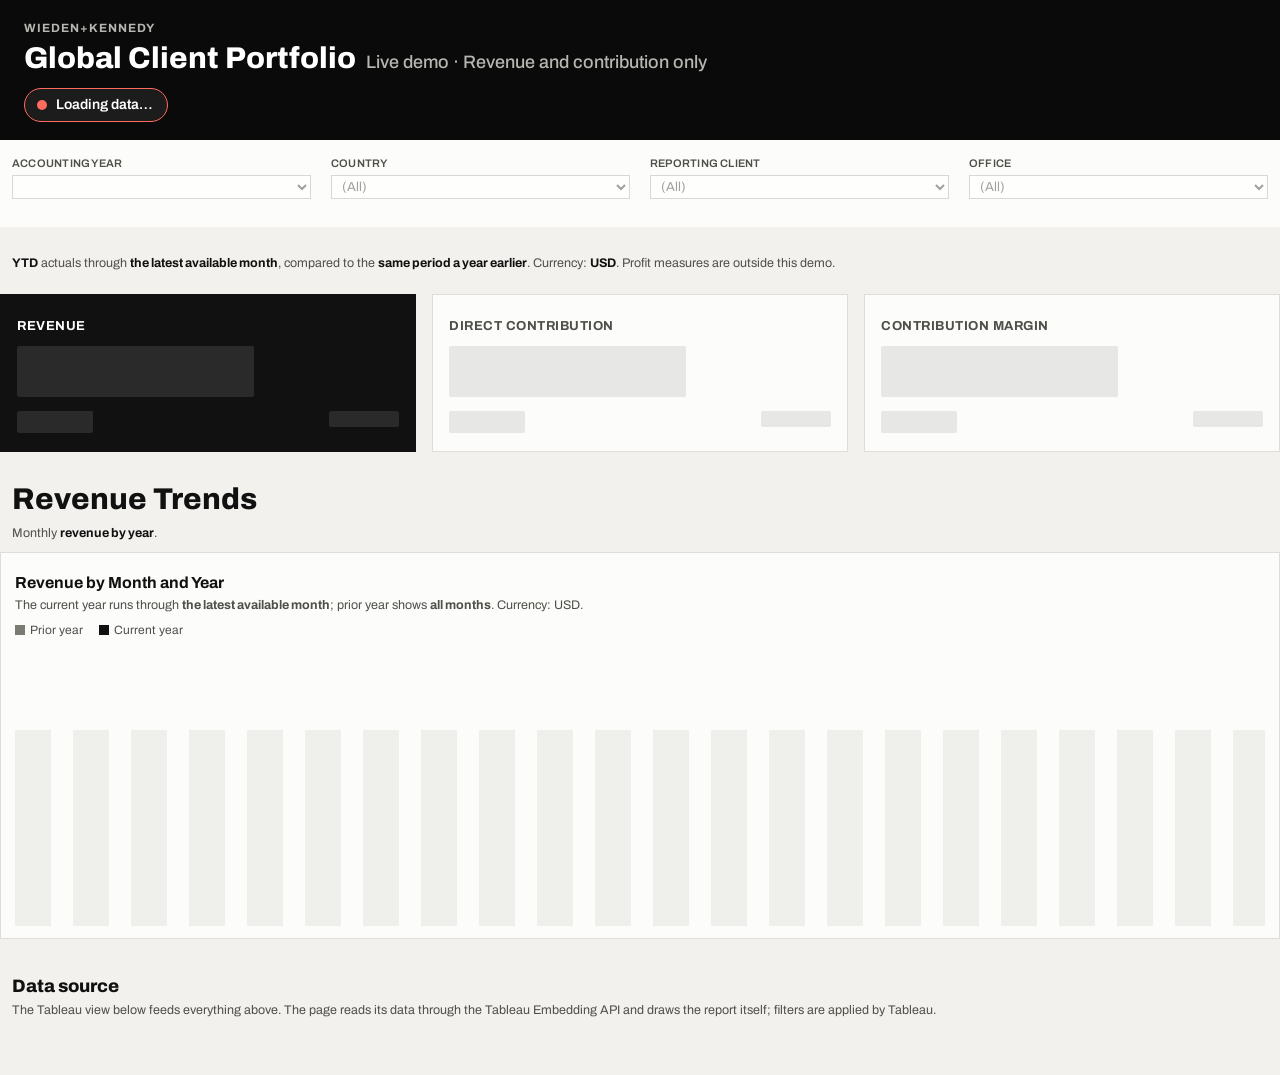
==== global-client-portfolio-live.html @ d251ccdb "Add files via upload" ====
<!DOCTYPE html>
<html lang="en">
<head>
<meta charset="UTF-8">
<meta name="viewport" content="width=device-width, initial-scale=1.0">
<meta name="robots" content="noindex, nofollow">
<title>Global Client Portfolio Live</title>
<link rel="preconnect" href="https://fonts.googleapis.com">
<link href="https://fonts.googleapis.com/css2?family=Archivo:wght@400;500;600;700;800&display=swap" rel="stylesheet">
<script type="module" src="https://prod-useast-a.online.tableau.com/javascripts/api/tableau.embedding.3.latest.min.js"></script>
<style>
  :root {
    --bg: #F2F1ED; --panel: #FCFCFA; --card: #F4F4F2; --band: #F8F8F5;
    --ink: #111111; --ink2: #4F4F4A; --ink3: #7B7B74; --line: #DDDDDA; --line2: #C9C9C3;
    --good: #146B3A; --bad: #C0392B; --good-dark: #4ADE80; --bad-dark: #FF6B5F;
    --py: #7B7B74; --cy: #111111;
  }
  * { box-sizing: border-box; }
  body { margin: 0; background: var(--bg); color: var(--ink); font-family: "Archivo", system-ui, sans-serif; font-size: 14px; line-height: 1.45; }
  .shell { background: #0A0A0A; color: #fff; padding: 20px 24px 18px; }
  .shell .brand-label { font-size: 12px; font-weight: 700; letter-spacing: .08em; text-transform: uppercase; color: #B7B7B2; }
  .shell h1 { font-size: 30px; font-weight: 800; line-height: 1.15; margin: 4px 0 0; }
  .shell h1 span { font-size: 18px; font-weight: 500; color: #B7B7B2; margin-left: 10px; }
  .sync { display: inline-flex; align-items: center; gap: 9px; margin-top: 12px; padding: 6px 14px 6px 12px; border: 1px solid #3A3A3A; border-radius: 999px; background: #1C1C1C; font-weight: 600; font-size: 14px; color: #FFFFFF; cursor: default; }
  .sync .dot { width: 10px; height: 10px; border-radius: 50%; background: #A6A6A0; flex: none; }
  .sync.loading .dot, .sync.updating .dot { background: #FF6B5F; animation: pulse .8s ease-in-out infinite; }
  .sync.loading, .sync.updating { border-color: #FF6B5F; }
  .sync.ready .dot { background: #4ADE80; }
  .sync.error .dot { background: #FF6B5F; }
  .sync.error { color: #FF6B5F; }
  @keyframes pulse { 0%, 100% { opacity: 1; } 50% { opacity: .25; } }

  body.is-loading .kpi .v, body.is-loading .kpi .row span { color: transparent !important; background: #E7E8E6; border-radius: 2px; }
  body.is-loading .kpi .v { width: 62%; }
  body.is-loading .kpi.dark .v, body.is-loading .kpi.dark .row span { background: #2A2A2A; }
  body.is-loading .kpi .row span { min-width: 70px; min-height: 16px; display: inline-block; }
  body.is-updating .kpis, body.is-updating #chart { opacity: .45; transition: opacity .15s; }
  .chart-skel { display: none; height: 280px; margin-top: 6px; background: repeating-linear-gradient(90deg, #EFEFEB 0 36px, transparent 36px 58px) bottom / 100% 70% no-repeat; }
  body.is-loading .chart-skel { display: block; }
  body.is-loading #chart { display: none; }
  main { max-width: 1480px; margin: 0 auto; padding: 0 0 48px; }

  .filters { background: var(--panel); display: grid; grid-template-columns: repeat(4, 1fr); gap: 20px; padding: 16px 12px 28px; }
  .filters label { display: block; font-size: 11px; font-weight: 600; text-transform: uppercase; color: var(--ink2); margin-bottom: 3px; letter-spacing: .02em; }
  .filters select { width: 100%; font: inherit; font-size: 13px; padding: 3px 6px; border: 1px solid var(--ink); background: #fff; border-radius: 0; }
  .filters select:disabled { color: var(--ink3); border-color: var(--line2); }
  .filters select:focus-visible { outline: 2px solid var(--ink); outline-offset: 2px; }
  .caption { font-size: 12.5px; color: var(--ink2); padding: 14px 12px 10px; }
  .caption b { color: var(--ink); }
  .empty-state { margin: 0 0 12px; padding: 16px; background: var(--panel); border: 1px solid var(--line); color: var(--ink2); }

  .kpis { display: grid; grid-template-columns: repeat(3, 1fr); gap: 16px; }
  .kpi { background: var(--panel); padding: 22px 16px 16px; min-height: 158px; border: 1px solid var(--line); }
  .kpi .k { font-size: 13px; font-weight: 700; letter-spacing: .04em; text-transform: uppercase; color: var(--ink2); }
  .kpi .v { font-size: 46px; font-weight: 800; line-height: 1.1; margin: 10px 0 14px; letter-spacing: -.01em; }
  .kpi .row { display: flex; justify-content: space-between; align-items: baseline; font-size: 15px; font-weight: 700; }
  .kpi .py small { font-size: 12px; font-weight: 500; margin-right: 6px; color: var(--ink2); }
  .kpi.dark { background: var(--ink); color: #fff; border-color: var(--ink); }
  .kpi.dark .k { color: #fff; }
  .kpi.dark .py small { color: #B7B7B2; }
  .delta.pos { color: var(--good); } .delta.neg { color: var(--bad); }
  .kpi.dark .delta.pos { color: var(--good-dark); } .kpi.dark .delta.neg { color: var(--bad-dark); }
  .delta.na { color: var(--ink3); }

  h2 { font-size: 30px; font-weight: 800; margin: 26px 12px 2px; }
  .h2sub { font-size: 12.5px; color: var(--ink2); margin: 0 12px 10px; }
  .h2sub b { color: var(--ink); }
  .panel { background: var(--panel); border: 1px solid var(--line); padding: 18px 14px 12px; }
  .panel h3 { font-size: 16px; margin: 0; font-weight: 700; }
  .panel .sub { font-size: 12.5px; color: var(--ink2); margin: 2px 0 8px; }
  .legend { display: flex; gap: 16px; font-size: 12px; color: var(--ink2); margin-bottom: 4px; }
  .legend i { display: inline-block; width: 10px; height: 10px; margin-right: 5px; vertical-align: -1px; }
  #chart { width: 100%; height: auto; display: block; }

  .status { font-size: 12px; color: var(--ink3); margin: 14px 12px 0; }
  .status.err { color: var(--bad); font-weight: 600; }
  .source { margin-top: 34px; }
  .source .note { font-size: 12.5px; color: var(--ink2); margin: 0 12px 8px; }

  @media (max-width: 900px) {
    .filters { grid-template-columns: 1fr 1fr; }
    .kpis { grid-template-columns: 1fr; }
    .kpi .v { font-size: 38px; }
    h2 { font-size: 24px; }
  }
</style>
</head>
<body class="is-loading">
<div class="shell">
  <div class="brand-label">Wieden+Kennedy</div>
  <h1>Global Client Portfolio<span>Live demo · Revenue and contribution only</span></h1>
  <div class="sync loading" id="sync" role="status" aria-live="polite"><span class="dot"></span><span id="sync-text">Loading data…</span></div>
</div>
<main>
  <section class="filters">
    <div><label for="f-year">Accounting Year</label><select id="f-year" disabled></select></div>
    <div><label for="f-country">Country</label><select id="f-country" disabled><option>(All)</option></select></div>
    <div><label for="f-client">Reporting Client</label><select id="f-client" disabled><option>(All)</option></select></div>
    <div><label for="f-office">Office</label><select id="f-office" disabled><option>(All)</option></select></div>
  </section>

  <p class="caption"><b>YTD</b> actuals through <b id="period-label">the latest available month</b>, compared to the <b>same period a year earlier</b>. Currency: <b>USD</b>. Profit measures are outside this demo.</p>
  <p class="empty-state" id="empty-state" hidden>No data for this selection.</p>

  <section class="kpis">
    <div class="kpi dark" id="k-rev"><div class="k">Revenue</div><div class="v">—</div><div class="row"><span class="py"><small></small><span></span></span><span class="delta"></span></div></div>
    <div class="kpi" id="k-dc"><div class="k">Direct Contribution</div><div class="v">—</div><div class="row"><span class="py"><small></small><span></span></span><span class="delta"></span></div></div>
    <div class="kpi" id="k-cm"><div class="k">Contribution Margin</div><div class="v">—</div><div class="row"><span class="py"><small></small><span></span></span><span class="delta"></span></div></div>
  </section>

  <h2>Revenue Trends</h2>
  <p class="h2sub">Monthly <b>revenue by year</b>.</p>
  <div class="panel">
    <h3>Revenue by Month and Year</h3>
    <p class="sub">The current year runs through <b id="chart-cutoff">the latest available month</b>; prior year shows <b>all months</b>. Currency: USD.</p>
    <div class="legend"><span><i style="background:var(--py)"></i><span id="lg-py">Prior year</span></span><span><i style="background:var(--cy)"></i><span id="lg-cy">Current year</span></span></div>
    <div class="chart-skel"></div>
    <svg id="chart" viewBox="0 0 1200 330" role="img" aria-label="Revenue by month and year"></svg>
  </div>

  <p class="status err" id="status" hidden></p>

  <section class="source">
    <h2 style="font-size:18px">Data source</h2>
    <p class="note">The Tableau view below feeds everything above. The page reads its data through the Tableau Embedding API and draws the report itself; filters are applied by Tableau.</p>
    <tableau-viz id="viz"
      src="https://prod-useast-a.online.tableau.com/t/wk/views/TESTEmbeddingAPIData/Data_MonthlyPL"
      width="100%" height="420" toolbar="hidden" hide-tabs iframe-attr-loading="eager">
    </tableau-viz>
  </section>
</main>

<script type="module">
  const viz = document.getElementById("viz");
  const statusEl = document.getElementById("status");
  const yearSel = document.getElementById("f-year");
  const FILTERS = [
    { id: "f-client", match: /reportingclient/i },
    { id: "f-office", match: /parent\s*office/i },
    { id: "f-country", match: /country/i },
  ];
  const ALL = "__all__";
  const MONTHS = ["January","February","March","April","May","June","July","August","September","October","November","December"];
  const MONTH_WORDS = {
    january:1, jan:1, enero:1, ene:1, february:2, feb:2, febrero:2, march:3, mar:3, marzo:3,
    april:4, apr:4, abril:4, abr:4, may:5, mayo:5, june:6, jun:6, junio:6, july:7, jul:7, julio:7,
    august:8, aug:8, agosto:8, ago:8, september:9, sep:9, sept:9, septiembre:9, setiembre:9,
    october:10, oct:10, octubre:10, november:11, nov:11, noviembre:11, december:12, dec:12, diciembre:12, dic:12
  };

  let records = new Map();
  let reading = false, rerun = false, timer = null;

  const syncEl = document.getElementById("sync");
  const syncText = document.getElementById("sync-text");
  let loaded = false;
  let lastSync = "";

  function setState(state, text, detail) {
    syncEl.className = "sync " + state;
    syncText.textContent = text;
    syncEl.title = detail || "";
    if (state === "ready" || state === "error") document.body.classList.remove("is-loading");
    document.body.classList.toggle("is-updating", state === "updating");
    statusEl.hidden = state !== "error";
    statusEl.textContent = state === "error" ? detail || text : "";
  }
  function busyState() { return loaded ? ["updating", "Updating…"] : ["loading", "Loading data…"]; }
  function errText(e) { return e && e.message ? e.message : String(e); }
  function sheet() {
    const s = viz.workbook.activeSheet;
    return s.sheetType === "worksheet" ? s : (s.worksheets && s.worksheets[0]) || null;
  }

  // ---------- data shape ----------
  function toNum(v) {
    if (typeof v === "number") return v;
    if (typeof v === "string" && v.trim() !== "" && !isNaN(Number(v))) return Number(v);
    return null;
  }
  function monthOf(cell) {
    const n = toNum(cell.value);
    if (n !== null && Number.isInteger(n) && n >= 1 && n <= 12) return n;
    for (const s of [cell.value, cell.formattedValue]) {
      if (typeof s === "string") {
        const m = MONTH_WORDS[s.trim().toLowerCase().replace(/\./g, "")];
        if (m) return m;
      }
    }
    return null;
  }
  function kind(name) {
    const s = String(name || "");
    if (/gross\s*profit/i.test(s)) return "gp";
    if (/revenue/i.test(s)) return "rev";
    return null;
  }

  function parse(table) {
    const cols = table.columns, rows = table.data;
    if (!rows.length) return new Map();
    const names = cols.map(c => c.fieldName.trim());
    const mn = names.findIndex(n => /^(measure names|nombres de medidas)$/i.test(n));
    const mv = names.findIndex(n => /^(measure values|valores de medidas)$/i.test(n));
    let yi = -1, mi = -1;
    cols.forEach((c, i) => {
      if (yi >= 0 || i === mn || i === mv || !rows.length) return;
      if (rows.every(r => { const n = toNum(r[i].value); return n !== null && n >= 1900 && n <= 2100; })) yi = i;
    });
    cols.forEach((c, i) => {
      if (mi >= 0 || i === mn || i === mv || i === yi || !rows.length) return;
      if (rows.every(r => monthOf(r[i]) !== null)) mi = i;
    });
    if (yi < 0 || mi < 0) throw new Error("Unexpected data shape. Columns: " + names.join(" · "));

    const out = new Map();
    const rec = (y, m) => { const k = y * 100 + m; if (!out.has(k)) out.set(k, { y, m, rev: null, gp: null }); return out.get(k); };
    const add = (r, k, v) => { if (v !== null) r[k] = (r[k] || 0) + v; };

    if (mn >= 0 && mv >= 0) {
      rows.forEach(r => {
        const k = kind(r[mn].value) || kind(r[mn].formattedValue);
        if (k) add(rec(toNum(r[yi].value), monthOf(r[mi])), k, toNum(r[mv].value));
      });
    } else {
      const ms = cols.map((c, i) => ({ i, k: kind(c.fieldName) })).filter(x => x.k && x.i !== yi && x.i !== mi);
      if (!ms.length) throw new Error("No Revenue/GrossProfit columns found. Columns: " + names.join(" · "));
      rows.forEach(r => {
        const x = rec(toNum(r[yi].value), monthOf(r[mi]));
        ms.forEach(({ i, k }) => add(x, k, toNum(r[i].value)));
      });
    }
    return out;
  }

  // ---------- reading ----------
  function refresh() { clearTimeout(timer); timer = setTimeout(readNow, 120); }

  async function readNow() {
    if (reading) { rerun = true; return; }
    reading = true;
    setState(...busyState());
    let reader;
    try {
      const t0 = performance.now();
      reader = await sheet().getSummaryDataReaderAsync();
      const table = await reader.getAllPagesAsync();
      const ms = Math.round(performance.now() - t0);
      records = parse(table);
      fillYears();
      render();
      loaded = true;
      lastSync = new Date().toLocaleTimeString("en-US", { hour: "2-digit", minute: "2-digit" });
      setState("ready", "Ready · Read from Tableau at " + lastSync,
        table.data.length + " rows read in " + ms + " ms");
    } catch (e) {
      setState("error", "Error", "Could not read data from Tableau: " + errText(e));
    } finally {
      if (reader) { try { await reader.releaseAsync(); } catch (_) {} }
      reading = false;
      if (rerun) { rerun = false; refresh(); }
    }
  }

  // ---------- filters ----------
  function fillYears() {
    const years = [...new Set([...records.values()].filter(r => r.rev !== null).map(r => r.y))].sort((a, b) => b - a);
    const prev = yearSel.value;
    yearSel.replaceChildren();
    years.forEach(y => { const o = document.createElement("option"); o.value = y; o.textContent = y; yearSel.appendChild(o); });
    if (prev && years.includes(Number(prev))) yearSel.value = prev;
    yearSel.disabled = years.length === 0;
  }
  yearSel.addEventListener("change", render);

  async function initFilters() {
    let list = [];
    try { list = await sheet().getFiltersAsync(); } catch (_) {}
    for (const def of FILTERS) {
      const sel = document.getElementById(def.id);
      const f = list.find(x => def.match.test(x.fieldName) && x.filterType === "categorical");
      if (!f) { sel.title = "Filter not found on the Tableau sheet"; continue; }
      try {
        const domain = await f.getDomainAsync("relevant");
        const vals = domain.values
          .map(v => ({ value: v.value, label: v.formattedValue }))
          .filter(v => v.label !== null && v.label !== undefined && String(v.label).trim() !== "")
          .sort((a, b) => String(a.label).localeCompare(String(b.label)));
        sel.replaceChildren();
        const all = document.createElement("option"); all.value = ALL; all.textContent = "(All)"; sel.appendChild(all);
        vals.forEach(v => { const o = document.createElement("option"); o.value = String(v.value); o.textContent = v.label; sel.appendChild(o); });
        sel.dataset.field = f.fieldName;
        sel.disabled = false;
        sel.addEventListener("change", () => applyFilter(sel));
      } catch (e) {
        sel.title = "Could not load values: " + errText(e);
      }
    }
  }

  async function applyFilter(sel) {
    const selects = FILTERS.map(d => document.getElementById(d.id));
    selects.forEach(s => s.disabled = true);
    setState("updating", "Updating…");
    try {
      if (sel.value === ALL) await sheet().applyFilterAsync(sel.dataset.field, [], "all");
      else await sheet().applyFilterAsync(sel.dataset.field, [sel.value], "replace");
      refresh();
    } catch (e) {
      setState("error", "Error", "Could not apply the filter in Tableau: " + errText(e));
    } finally {
      selects.forEach(s => { if (s.dataset.field) s.disabled = false; });
    }
  }

  // ---------- KPIs ----------
  function fmtMoney(v) {
    if (v === null || !isFinite(v)) return "—";
    const a = Math.abs(v), sign = v < 0 ? "-" : "";
    if (a >= 1e9) return sign + "$" + (a / 1e9).toFixed(1) + "B";
    if (a >= 1e6) return sign + "$" + (a / 1e6).toFixed(1) + "M";
    if (a >= 1e3) return sign + "$" + (a / 1e3).toFixed(1) + "K";
    return sign + "$" + a.toFixed(0);
  }
  function fmtPct(v) { return v === null || !isFinite(v) ? "—" : (v * 100).toFixed(1) + "%"; }

  function sums(year, cutoff) {
    let rev = 0, gp = 0, any = false;
    for (const r of records.values()) {
      if (r.y === year && r.m <= cutoff) { rev += r.rev || 0; gp += r.gp || 0; any = any || r.rev !== null; }
    }
    return any ? { rev, gp, cm: rev ? gp / rev : null } : null;
  }

  function setKpi(id, value, pyYear, pyValue, delta, deltaText) {
    const el = document.getElementById(id);
    el.querySelector(".v").textContent = value;
    el.querySelector(".py small").textContent = pyYear;
    el.querySelector(".py span").textContent = pyValue;
    const d = el.querySelector(".delta");
    d.textContent = deltaText;
    d.className = "delta " + (delta === null ? "na" : delta >= 0 ? "pos" : "neg");
  }
  function pctDelta(cy, py) { return py ? (cy - py) / Math.abs(py) : null; }
  function signed(v, digits, suffix) { return (v >= 0 ? "+" : "") + v.toFixed(digits) + suffix; }

  function render() {
    const cyYear = Number(yearSel.value);
    document.getElementById("empty-state").hidden = !!cyYear;
    if (!cyYear) {
      for (const id of ["k-rev", "k-dc", "k-cm"]) setKpi(id, "—", "", "", null, "n/a");
      document.getElementById("period-label").textContent = "the latest available month";
      document.getElementById("chart-cutoff").textContent = "the latest available month";
      document.getElementById("chart").replaceChildren();
      return;
    }
    const cyMonths = [...records.values()].filter(r => r.y === cyYear && r.rev !== null).map(r => r.m);
    const cutoff = cyMonths.length ? Math.max(...cyMonths) : 12;
    const cutoffLabel = cyMonths.length ? MONTHS[cutoff - 1] + " " + cyYear : "the latest available month";
    document.getElementById("period-label").textContent = cutoffLabel;
    document.getElementById("chart-cutoff").textContent = cutoffLabel;
    const pyYear = cyYear - 1;
    const cy = sums(cyYear, cutoff), py = sums(pyYear, cutoff);

    const dRev = cy && py ? pctDelta(cy.rev, py.rev) : null;
    const dGp = cy && py ? pctDelta(cy.gp, py.gp) : null;
    const dCm = cy && py && cy.cm !== null && py.cm !== null ? (cy.cm - py.cm) * 10000 : null;

    setKpi("k-rev", fmtMoney(cy ? cy.rev : null), py ? pyYear : "", py ? fmtMoney(py.rev) : "", dRev, dRev === null ? "n/a" : signed(dRev * 100, 1, "%"));
    setKpi("k-dc", fmtMoney(cy ? cy.gp : null), py ? pyYear : "", py ? fmtMoney(py.gp) : "", dGp, dGp === null ? "n/a" : signed(dGp * 100, 1, "%"));
    setKpi("k-cm", fmtPct(cy ? cy.cm : null), py ? pyYear : "", py ? fmtPct(py.cm) : "", dCm, dCm === null ? "n/a" : signed(dCm, 0, " bps"));

    document.getElementById("lg-py").textContent = pyYear;
    document.getElementById("lg-cy").textContent = cyYear;
    drawChart(cyYear, pyYear, cutoff);
  }

  // ---------- chart ----------
  const NS = "http://www.w3.org/2000/svg";
  function el(tag, attrs, text) {
    const n = document.createElementNS(NS, tag);
    for (const k in attrs) n.setAttribute(k, attrs[k]);
    if (text !== undefined) n.textContent = text;
    return n;
  }
  function niceStep(max) {
    const raw = max / 4, p = Math.pow(10, Math.floor(Math.log10(raw))), f = raw / p;
    return (f <= 1 ? 1 : f <= 2 ? 2 : f <= 5 ? 5 : 10) * p;
  }

  function drawChart(cyYear, pyYear, cutoff) {
    const svg = document.getElementById("chart");
    svg.replaceChildren();
    const W = 1200, H = 330, L = 64, R = 8, T = 30, B = 12;
    const pw = W - L - R, ph = H - T - B, gw = pw / 12;
    const get = (y, m) => { const r = records.get(y * 100 + m); return r && r.rev !== null ? r.rev : null; };
    const vals = [];
    for (let m = 1; m <= 12; m++) { const a = get(pyYear, m), b = m <= cutoff ? get(cyYear, m) : null; if (a !== null) vals.push(a); if (b !== null) vals.push(b); }
    const max = Math.max(0, ...vals);
    const step = max > 0 ? niceStep(max) : 1;
    const top = max > 0 ? Math.ceil(max / step) * step : 1;
    const y = v => T + ph - (Math.max(0, v) / top) * ph;

    for (let t = 0; t <= top + 1e-9; t += step) {
      svg.appendChild(el("text", { x: L - 10, y: y(t) + 4, "text-anchor": "end", "font-size": 12, fill: "#7B7B74" }, fmtMoney(t)));
    }
    for (let m = 1; m <= 12; m++) {
      const gx = L + (m - 1) * gw;
      if (m > 1) svg.appendChild(el("line", { x1: gx, x2: gx, y1: T - 22, y2: T + ph, stroke: "#DDDDDA", "stroke-width": 1 }));
      svg.appendChild(el("text", { x: gx + gw / 2, y: T - 12, "text-anchor": "middle", "font-size": 13, "font-weight": 600, fill: "#111111" }, MONTHS[m - 1]));
      const bw = gw * 0.27;
      const bars = [[pyYear, get(pyYear, m), gx + gw * 0.17, "#7B7B74"], [cyYear, m <= cutoff ? get(cyYear, m) : null, gx + gw * 0.56, "#111111"]];
      for (const [yr, v, x, c] of bars) {
        if (v === null) continue;
        const r = el("rect", { x, y: y(v), width: bw, height: Math.max(0, T + ph - y(v)), fill: c });
        r.appendChild(el("title", {}, MONTHS[m - 1] + " " + yr + ": " + fmtMoney(v)));
        svg.appendChild(r);
      }
    }
    svg.appendChild(el("line", { x1: L, x2: W - R, y1: T + ph, y2: T + ph, stroke: "#C9C9C3", "stroke-width": 1 }));
  }

  // ---------- wiring ----------
  viz.addEventListener("firstinteractive", async () => {
    await initFilters();
    refresh();
  });
  viz.addEventListener("filterchanged", refresh);
  viz.addEventListener("vizloaderror", e => setState("error", "Error",
    "Could not load the Tableau view: " + (e.detail && e.detail.message ? e.detail.message : "no detail")));
</script>
</body>
</html>
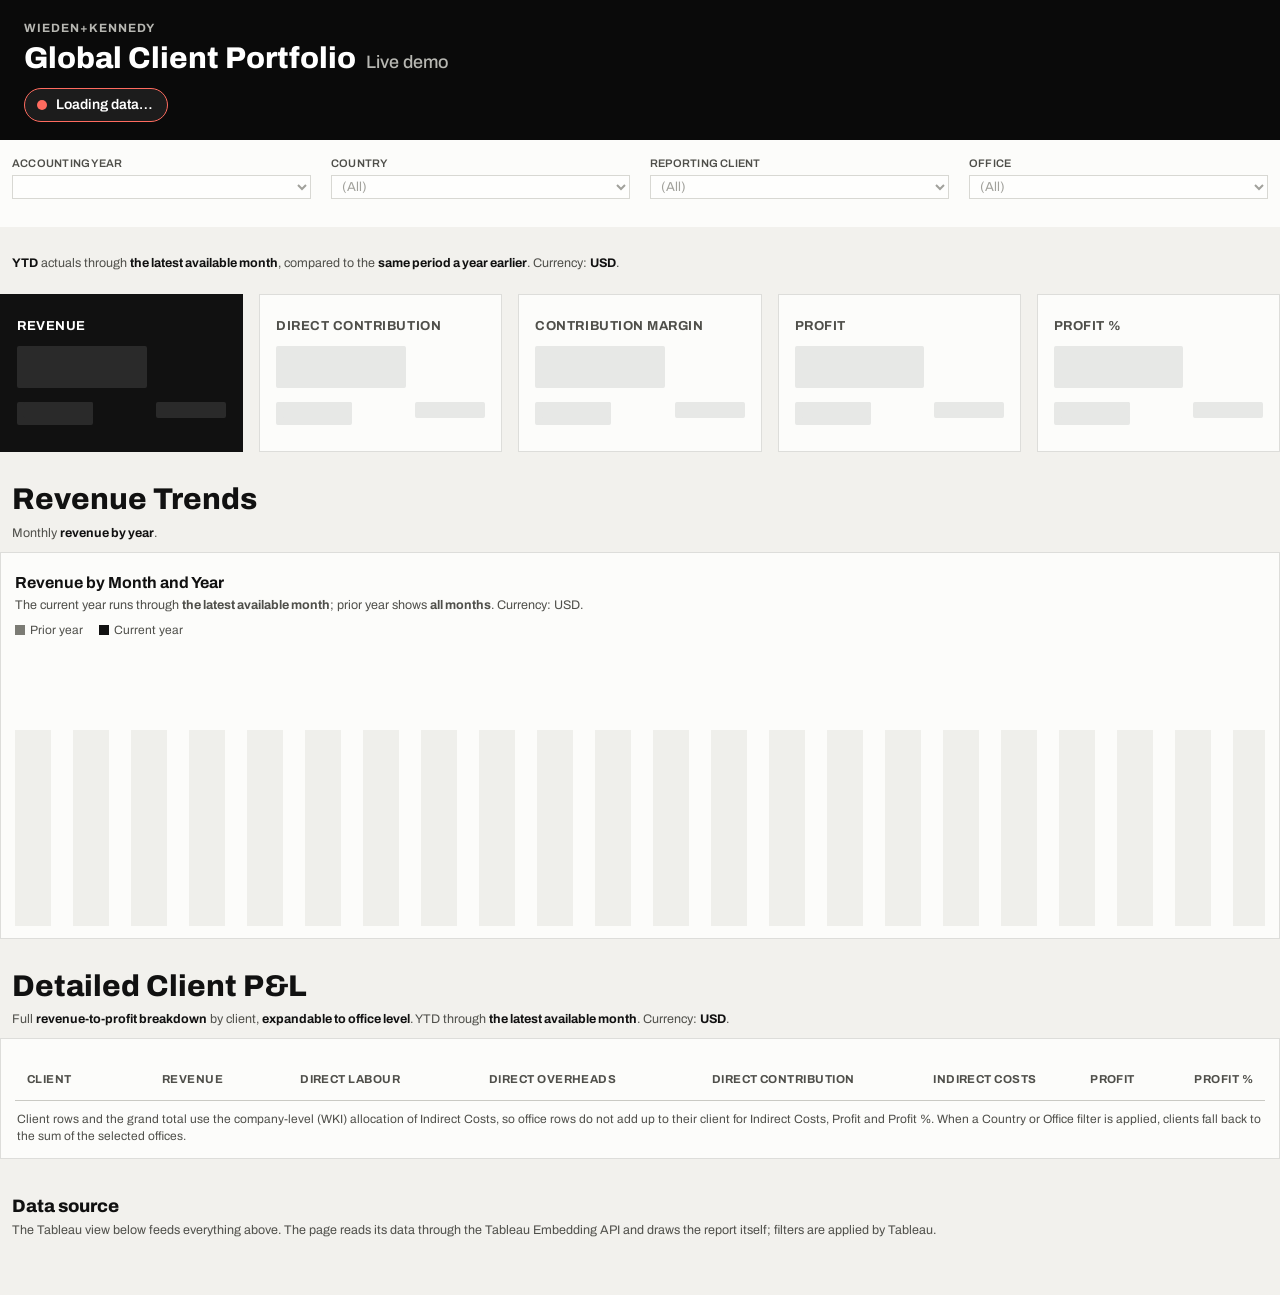
==== commit ce518dcd: "Add files via upload" ====
--- a/global-client-portfolio-live.html
+++ b/global-client-portfolio-live.html
@@ -23,8 +23,12 @@
   .shell h1 span { font-size: 18px; font-weight: 500; color: #B7B7B2; margin-left: 10px; }
   .sync { display: inline-flex; align-items: center; gap: 9px; margin-top: 12px; padding: 6px 14px 6px 12px; border: 1px solid #3A3A3A; border-radius: 999px; background: #1C1C1C; font-weight: 600; font-size: 14px; color: #FFFFFF; cursor: default; }
   .sync .dot { width: 10px; height: 10px; border-radius: 50%; background: #A6A6A0; flex: none; }
-  .sync.loading .dot, .sync.updating .dot { background: #FF6B5F; animation: pulse .8s ease-in-out infinite; }
-  .sync.loading, .sync.updating { border-color: #FF6B5F; }
+  .sync.loading .dot, .sync.updating .dot, .sync.signin .dot { background: #FF6B5F; animation: pulse .8s ease-in-out infinite; }
+  .sync.loading, .sync.updating, .sync.signin { border-color: #FF6B5F; }
+  .signin { display: flex; align-items: center; flex-wrap: wrap; gap: 12px 16px; margin-top: 12px; font-size: 14px; color: #E7E8E6; }
+  .signin[hidden] { display: none; }
+  .signin button { font: inherit; font-weight: 700; padding: 8px 16px; background: #FFFFFF; color: #111111; border: 0; border-radius: 3px; cursor: pointer; }
+  .signin button:focus-visible { outline: 2px solid #FFFFFF; outline-offset: 2px; }
   .sync.ready .dot { background: #4ADE80; }
   .sync.error .dot { background: #FF6B5F; }
   .sync.error { color: #FF6B5F; }
@@ -49,10 +53,10 @@
   .caption b { color: var(--ink); }
   .empty-state { margin: 0 0 12px; padding: 16px; background: var(--panel); border: 1px solid var(--line); color: var(--ink2); }
 
-  .kpis { display: grid; grid-template-columns: repeat(3, 1fr); gap: 16px; }
+  .kpis { display: grid; grid-template-columns: repeat(5, 1fr); gap: 16px; }
   .kpi { background: var(--panel); padding: 22px 16px 16px; min-height: 158px; border: 1px solid var(--line); }
   .kpi .k { font-size: 13px; font-weight: 700; letter-spacing: .04em; text-transform: uppercase; color: var(--ink2); }
-  .kpi .v { font-size: 46px; font-weight: 800; line-height: 1.1; margin: 10px 0 14px; letter-spacing: -.01em; }
+  .kpi .v { font-size: 38px; font-weight: 800; line-height: 1.1; margin: 10px 0 14px; letter-spacing: -.01em; }
   .kpi .row { display: flex; justify-content: space-between; align-items: baseline; font-size: 15px; font-weight: 700; }
   .kpi .py small { font-size: 12px; font-weight: 500; margin-right: 6px; color: var(--ink2); }
   .kpi.dark { background: var(--ink); color: #fff; border-color: var(--ink); }
@@ -71,6 +75,31 @@
   .legend { display: flex; gap: 16px; font-size: 12px; color: var(--ink2); margin-bottom: 4px; }
   .legend i { display: inline-block; width: 10px; height: 10px; margin-right: 5px; vertical-align: -1px; }
   #chart { width: 100%; height: auto; display: block; }
+  .chart-box { position: relative; }
+  #chart .bar { cursor: default; }
+  #chart .bar:hover { opacity: .8; }
+  .chart-tip { position: absolute; pointer-events: none; background: var(--ink); color: #fff; padding: 8px 12px; font-size: 12.5px; line-height: 1.4; white-space: nowrap; box-shadow: 0 2px 8px rgba(0,0,0,.18); z-index: 2; }
+  .chart-tip[hidden] { display: none; }
+  .chart-tip .t { font-weight: 700; }
+  .chart-tip .v { font-size: 14px; font-weight: 600; }
+  .chart-tip .d.pos { color: var(--good-dark); } .chart-tip .d.neg { color: var(--bad-dark); }
+
+  .pl-wrap { overflow-x: auto; }
+  .pl { width: 100%; border-collapse: collapse; font-size: 13px; font-variant-numeric: tabular-nums; }
+  .pl th { font-size: 11.5px; font-weight: 700; letter-spacing: .04em; text-transform: uppercase; color: var(--ink2); text-align: right; padding: 14px 12px 12px; border-bottom: 1px solid var(--line2); white-space: nowrap; }
+  .pl th:first-child, .pl td:first-child { text-align: left; }
+  .pl td { text-align: right; padding: 8px 12px; border-bottom: 1px solid var(--line); white-space: nowrap; }
+  .pl tr.total td { font-weight: 700; background: var(--band); border-bottom: 1px solid var(--line2); }
+  .pl tr.client td:first-child { font-weight: 600; }
+  .pl tr.office td { color: var(--ink2); background: #FAFAF7; font-size: 12.5px; }
+  .pl tr.office td:first-child { padding-left: 36px; }
+  .pl .tog { font: inherit; font-weight: 600; background: none; border: 0; padding: 0; cursor: pointer; color: var(--ink); text-align: left; }
+  .pl .tog::before { content: "▸"; display: inline-block; width: 16px; color: var(--ink3); transition: transform .15s; }
+  .pl .tog[aria-expanded="true"]::before { transform: rotate(90deg); }
+  .pl .tog:focus-visible { outline: 2px solid var(--ink); outline-offset: 2px; }
+  .pl .spacer { display: inline-block; width: 16px; }
+  body.is-updating .pl { opacity: .45; transition: opacity .15s; }
+  .pl-note { font-size: 12px; color: var(--ink2); margin: 10px 2px 0; }
 
   .status { font-size: 12px; color: var(--ink3); margin: 14px 12px 0; }
   .status.err { color: var(--bad); font-weight: 600; }
@@ -79,8 +108,8 @@
 
   @media (max-width: 900px) {
     .filters { grid-template-columns: 1fr 1fr; }
-    .kpis { grid-template-columns: 1fr; }
-    .kpi .v { font-size: 38px; }
+    .kpis { grid-template-columns: 1fr 1fr; }
+    .kpi .v { font-size: 34px; }
     h2 { font-size: 24px; }
   }
 </style>
@@ -88,8 +117,12 @@
 <body class="is-loading">
 <div class="shell">
   <div class="brand-label">Wieden+Kennedy</div>
-  <h1>Global Client Portfolio<span>Live demo · Revenue and contribution only</span></h1>
+  <h1>Global Client Portfolio<span>Live demo</span></h1>
   <div class="sync loading" id="sync" role="status" aria-live="polite"><span class="dot"></span><span id="sync-text">Loading data…</span></div>
+  <div class="signin" id="signin" hidden>
+    <span>Tableau needs you to sign in before the report can load. The sign-in box is in the Tableau view at the bottom of the page.</span>
+    <button type="button" id="signin-btn">Sign in below ↓</button>
+  </div>
 </div>
 <main>
   <section class="filters">
@@ -99,13 +132,15 @@
     <div><label for="f-office">Office</label><select id="f-office" disabled><option>(All)</option></select></div>
   </section>
 
-  <p class="caption"><b>YTD</b> actuals through <b id="period-label">the latest available month</b>, compared to the <b>same period a year earlier</b>. Currency: <b>USD</b>. Profit measures are outside this demo.</p>
+  <p class="caption"><b>YTD</b> actuals through <b id="period-label">the latest available month</b>, compared to the <b>same period a year earlier</b>. Currency: <b>USD</b>.</p>
   <p class="empty-state" id="empty-state" hidden>No data for this selection.</p>
 
   <section class="kpis">
     <div class="kpi dark" id="k-rev"><div class="k">Revenue</div><div class="v">—</div><div class="row"><span class="py"><small></small><span></span></span><span class="delta"></span></div></div>
     <div class="kpi" id="k-dc"><div class="k">Direct Contribution</div><div class="v">—</div><div class="row"><span class="py"><small></small><span></span></span><span class="delta"></span></div></div>
     <div class="kpi" id="k-cm"><div class="k">Contribution Margin</div><div class="v">—</div><div class="row"><span class="py"><small></small><span></span></span><span class="delta"></span></div></div>
+    <div class="kpi" id="k-pr"><div class="k">Profit</div><div class="v">—</div><div class="row"><span class="py"><small></small><span></span></span><span class="delta"></span></div></div>
+    <div class="kpi" id="k-pp"><div class="k">Profit %</div><div class="v">—</div><div class="row"><span class="py"><small></small><span></span></span><span class="delta"></span></div></div>
   </section>
 
   <h2>Revenue Trends</h2>
@@ -115,16 +150,31 @@
     <p class="sub">The current year runs through <b id="chart-cutoff">the latest available month</b>; prior year shows <b>all months</b>. Currency: USD.</p>
     <div class="legend"><span><i style="background:var(--py)"></i><span id="lg-py">Prior year</span></span><span><i style="background:var(--cy)"></i><span id="lg-cy">Current year</span></span></div>
     <div class="chart-skel"></div>
-    <svg id="chart" viewBox="0 0 1200 330" role="img" aria-label="Revenue by month and year"></svg>
+    <div class="chart-box">
+      <svg id="chart" viewBox="0 0 1200 330" role="img" aria-label="Revenue by month and year"></svg>
+      <div class="chart-tip" id="chart-tip" hidden></div>
+    </div>
   </div>
 
+  <h2>Detailed Client P&amp;L</h2>
+  <p class="h2sub">Full <b>revenue-to-profit breakdown</b> by client, <b>expandable to office level</b>. YTD through <b id="pl-cutoff">the latest available month</b>. Currency: <b>USD</b>.</p>
+  <div class="panel">
+    <div class="pl-wrap">
+      <table class="pl" id="pl">
+        <thead><tr><th>Client</th><th>Revenue</th><th>Direct Labour</th><th>Direct Overheads</th><th>Direct Contribution</th><th>Indirect Costs</th><th>Profit</th><th>Profit %</th></tr></thead>
+        <tbody id="pl-body"></tbody>
+      </table>
+    </div>
+    <p class="pl-note">Client rows and the grand total use the company-level (WKI) allocation of Indirect Costs, so office rows do not add up to their client for Indirect Costs, Profit and Profit %. When a Country or Office filter is applied, clients fall back to the sum of the selected offices.</p>
+  </div>
+
   <p class="status err" id="status" hidden></p>
 
-  <section class="source">
+  <section class="source" id="source">
     <h2 style="font-size:18px">Data source</h2>
     <p class="note">The Tableau view below feeds everything above. The page reads its data through the Tableau Embedding API and draws the report itself; filters are applied by Tableau.</p>
     <tableau-viz id="viz"
-      src="https://prod-useast-a.online.tableau.com/t/wk/views/TESTEmbeddingAPIData/Data_MonthlyPL"
+      src="https://prod-useast-a.online.tableau.com/t/wk/views/TESTEmbeddingAPIData/SRC_CPD_ClientOfficeMonth"
       width="100%" height="420" toolbar="hidden" hide-tabs iframe-attr-loading="eager">
     </tableau-viz>
   </section>
@@ -149,6 +199,8 @@
   };
 
   let records = new Map();
+  let facts = [];
+  const expanded = new Set();
   let reading = false, rerun = false, timer = null;
 
   const syncEl = document.getElementById("sync");
@@ -191,14 +243,15 @@
   }
   function kind(name) {
     const s = String(name || "");
-    if (/gross\s*profit/i.test(s)) return "gp";
-    if (/revenue/i.test(s)) return "rev";
+    // SRC_CPD_ClientOfficeMonth carries each measure as _USD and _Local; the page is USD-only.
+    if (/^directcontribution_usd$/i.test(s.trim())) return "gp";
+    if (/^revenue_usd$/i.test(s.trim())) return "rev";
     return null;
   }
 
   function parse(table) {
     const cols = table.columns, rows = table.data;
-    if (!rows.length) return new Map();
+    if (!rows.length) { facts = []; return new Map(); }
     const names = cols.map(c => c.fieldName.trim());
     const mn = names.findIndex(n => /^(measure names|nombres de medidas)$/i.test(n));
     const mv = names.findIndex(n => /^(measure values|valores de medidas)$/i.test(n));
@@ -212,25 +265,60 @@
       if (rows.every(r => monthOf(r[i]) !== null)) mi = i;
     });
     if (yi < 0 || mi < 0) throw new Error("Unexpected data shape. Columns: " + names.join(" · "));
+    // The source also carries the WKI root row (Abstract = true); KPIs and chart sum leaf offices only.
+    const ai = names.findIndex(n => /^abstract$/i.test(n));
+    if (ai < 0) throw new Error("No Abstract column found. Columns: " + names.join(" · "));
+    const isLeaf = r => { const v = r[ai].value; return v === false || /^(false|falso)$/i.test(String(v)); };
 
     const out = new Map();
     const rec = (y, m) => { const k = y * 100 + m; if (!out.has(k)) out.set(k, { y, m, rev: null, gp: null }); return out.get(k); };
     const add = (r, k, v) => { if (v !== null) r[k] = (r[k] || 0) + v; };
 
     if (mn >= 0 && mv >= 0) {
-      rows.forEach(r => {
+      rows.filter(isLeaf).forEach(r => {
         const k = kind(r[mn].value) || kind(r[mn].formattedValue);
         if (k) add(rec(toNum(r[yi].value), monthOf(r[mi])), k, toNum(r[mv].value));
       });
     } else {
       const ms = cols.map((c, i) => ({ i, k: kind(c.fieldName) })).filter(x => x.k && x.i !== yi && x.i !== mi);
       if (!ms.length) throw new Error("No Revenue/GrossProfit columns found. Columns: " + names.join(" · "));
-      rows.forEach(r => {
+      rows.filter(isLeaf).forEach(r => {
         const x = rec(toNum(r[yi].value), monthOf(r[mi]));
         ms.forEach(({ i, k }) => add(x, k, toNum(r[i].value)));
       });
     }
+    facts = parseDetail(cols, rows, names, { mn, mv, yi, mi, ai, isLeaf });
     return out;
+  }
+
+  // Detail rows for the P&L table: one fact per year × month × client × office (WKI root flagged).
+  function plKind(name) {
+    const s = String(name || "").trim().toLowerCase();
+    return { revenue_usd: "rev", directlabour_usd: "dl", directoverheads_usd: "dov",
+             directcontribution_usd: "dc", indirectcosts_usd: "ind" }[s] || null;
+  }
+  function parseDetail(cols, rows, names, { mn, mv, yi, mi, ai, isLeaf }) {
+    const ci = names.findIndex(n => /^reportingclient/i.test(n));
+    const oi = names.findIndex(n => /^office\s*name$/i.test(n));
+    if (ci < 0 || oi < 0) throw new Error("No client/office columns found. Columns: " + names.join(" · "));
+    const map = new Map();
+    const fact = r => {
+      const y = toNum(r[yi].value), m = monthOf(r[mi]), client = r[ci].formattedValue, office = r[oi].formattedValue, wki = !isLeaf(r);
+      const k = [y, m, client, office, wki].join("|");
+      if (!map.has(k)) map.set(k, { y, m, client, office, wki, rev: 0, dl: 0, dov: 0, dc: 0, ind: 0 });
+      return map.get(k);
+    };
+    if (mn >= 0 && mv >= 0) {
+      rows.forEach(r => {
+        const k = plKind(r[mn].value) || plKind(r[mn].formattedValue);
+        const v = toNum(r[mv].value);
+        if (k && v !== null) fact(r)[k] += v;
+      });
+    } else {
+      const ms = cols.map((c, i) => ({ i, k: plKind(c.fieldName) })).filter(x => x.k);
+      rows.forEach(r => { const f = fact(r); ms.forEach(({ i, k }) => { const v = toNum(r[i].value); if (v !== null) f[k] += v; }); });
+    }
+    return [...map.values()];
   }
 
   // ---------- reading ----------
@@ -348,10 +436,12 @@
     const cyYear = Number(yearSel.value);
     document.getElementById("empty-state").hidden = !!cyYear;
     if (!cyYear) {
-      for (const id of ["k-rev", "k-dc", "k-cm"]) setKpi(id, "—", "", "", null, "n/a");
+      for (const id of ["k-rev", "k-dc", "k-cm", "k-pr", "k-pp"]) setKpi(id, "—", "", "", null, "n/a");
       document.getElementById("period-label").textContent = "the latest available month";
       document.getElementById("chart-cutoff").textContent = "the latest available month";
       document.getElementById("chart").replaceChildren();
+      document.getElementById("pl-body").replaceChildren();
+      document.getElementById("pl-cutoff").textContent = "the latest available month";
       return;
     }
     const cyMonths = [...records.values()].filter(r => r.y === cyYear && r.rev !== null).map(r => r.m);
@@ -370,9 +460,82 @@
     setKpi("k-dc", fmtMoney(cy ? cy.gp : null), py ? pyYear : "", py ? fmtMoney(py.gp) : "", dGp, dGp === null ? "n/a" : signed(dGp * 100, 1, "%"));
     setKpi("k-cm", fmtPct(cy ? cy.cm : null), py ? pyYear : "", py ? fmtPct(py.cm) : "", dCm, dCm === null ? "n/a" : signed(dCm, 0, " bps"));
 
+    // Profit / Profit %: same WKI-or-leaf rule as the table's Grand Total, so both always agree.
+    const prof = y => { const { list, total } = plClients(y, cutoff); if (!list.length) return null;
+      const p = total.dc - total.ind; return { p, pct: Math.abs(total.rev) < 1 ? null : p / total.rev }; };
+    const cp = prof(cyYear), pp = prof(pyYear);
+    const dP = cp && pp ? pctDelta(cp.p, pp.p) : null;
+    const dPp = cp && pp && cp.pct !== null && pp.pct !== null ? (cp.pct - pp.pct) * 10000 : null;
+    setKpi("k-pr", fmtMoney(cp ? cp.p : null), pp ? pyYear : "", pp ? fmtMoney(pp.p) : "", dP, dP === null ? "n/a" : signed(dP * 100, 1, "%"));
+    setKpi("k-pp", fmtPct(cp ? cp.pct : null), pp ? pyYear : "", pp ? fmtPct(pp.pct) : "", dPp, dPp === null ? "n/a" : signed(dPp, 0, " bps"));
+
     document.getElementById("lg-py").textContent = pyYear;
     document.getElementById("lg-cy").textContent = cyYear;
     drawChart(cyYear, pyYear, cutoff);
+    document.getElementById("pl-cutoff").textContent = cutoffLabel;
+    drawTable(cyYear, cutoff);
+  }
+
+  // ---------- detailed client P&L ----------
+  function fmtUsd(v) {
+    if (v === null || !isFinite(v)) return "—";
+    return (v < 0 ? "-$" : "$") + Math.round(Math.abs(v)).toLocaleString("en-US");
+  }
+  function plRow(label) { return { label, rev: 0, dl: 0, dov: 0, dc: 0, ind: 0 }; }
+  function addTo(t, f) { for (const k of ["rev", "dl", "dov", "dc", "ind"]) t[k] += f[k]; }
+
+  function plClients(year, cutoff) {
+    const clients = new Map();
+    for (const f of facts) {
+      if (f.y !== year || f.m > cutoff) continue;
+      if (!clients.has(f.client)) clients.set(f.client, { leaf: plRow(f.client), wki: null, offices: new Map() });
+      const c = clients.get(f.client);
+      if (f.wki) { c.wki = c.wki || plRow("WKI"); addTo(c.wki, f); continue; }
+      addTo(c.leaf, f);
+      if (!c.offices.has(f.office)) c.offices.set(f.office, plRow(f.office));
+      addTo(c.offices.get(f.office), f);
+    }
+    // Client row: additive measures from the offices; Indirect Costs from the WKI root when it is in scope.
+    const list = [...clients.values()].map(c => ({ ...c.leaf, ind: c.wki ? c.wki.ind : c.leaf.ind, offices: [...c.offices.values()] }))
+      .filter(c => c.offices.length)
+      .sort((a, b) => b.rev - a.rev);
+    const total = plRow("Grand Total");
+    list.forEach(c => addTo(total, c));
+    return { list, total };
+  }
+
+  function drawTable(year, cutoff) {
+    const { list, total } = plClients(year, cutoff);
+
+    const cells = r => {
+      const profit = r.dc - r.ind;
+      return [fmtUsd(r.rev), fmtUsd(r.dl), fmtUsd(r.dov), fmtUsd(r.dc), fmtUsd(r.ind), fmtUsd(profit),
+              Math.abs(r.rev) < 1 ? "—" : fmtPct(profit / r.rev)];
+    };
+    const tr = (cls, first, vals) => {
+      const row = document.createElement("tr"); row.className = cls;
+      const td = document.createElement("td");
+      if (typeof first === "string") td.textContent = first; else td.appendChild(first);
+      row.appendChild(td);
+      vals.forEach(v => { const c = document.createElement("td"); c.textContent = v; row.appendChild(c); });
+      return row;
+    };
+    const body = document.getElementById("pl-body");
+    const frag = document.createDocumentFragment();
+    if (list.length) frag.appendChild(tr("total", "Grand Total", cells(total)));
+    list.forEach(c => {
+      const open = expanded.has(c.label);
+      const btn = document.createElement("button");
+      btn.type = "button"; btn.className = "tog"; btn.textContent = c.label;
+      btn.setAttribute("aria-expanded", open);
+      btn.addEventListener("click", () => {
+        expanded.has(c.label) ? expanded.delete(c.label) : expanded.add(c.label);
+        drawTable(year, cutoff);
+      });
+      frag.appendChild(tr("client", btn, cells(c)));
+      if (open) c.offices.sort((a, b) => b.rev - a.rev).forEach(o => frag.appendChild(tr("office", o.label, cells(o))));
+    });
+    body.replaceChildren(frag);
   }
 
   // ---------- chart ----------
@@ -388,10 +551,27 @@
     return (f <= 1 ? 1 : f <= 2 ? 2 : f <= 5 ? 5 : 10) * p;
   }
 
+  const tip = document.getElementById("chart-tip");
+  function showTip(title, value, delta, d) {
+    tip.replaceChildren();
+    const t = document.createElement("div"); t.className = "t"; t.textContent = title;
+    const v = document.createElement("div"); v.className = "v"; v.textContent = "Revenue " + value;
+    tip.append(t, v);
+    if (delta) { const x = document.createElement("div"); x.className = "d " + (d >= 0 ? "pos" : "neg"); x.textContent = delta; tip.appendChild(x); }
+    tip.hidden = false;
+  }
+  function moveTip(e) {
+    const box = tip.parentElement.getBoundingClientRect();
+    let x = e.clientX - box.left + 14, yy = e.clientY - box.top - 12;
+    if (x + tip.offsetWidth > box.width - 8) x = e.clientX - box.left - tip.offsetWidth - 14;
+    tip.style.left = x + "px"; tip.style.top = Math.max(0, yy - tip.offsetHeight) + "px";
+  }
+  function hideTip() { tip.hidden = true; }
+
   function drawChart(cyYear, pyYear, cutoff) {
     const svg = document.getElementById("chart");
     svg.replaceChildren();
-    const W = 1200, H = 330, L = 64, R = 8, T = 30, B = 12;
+    const W = 1200, H = 330, L = 64, R = 8, T = 14, B = 30;
     const pw = W - L - R, ph = H - T - B, gw = pw / 12;
     const get = (y, m) => { const r = records.get(y * 100 + m); return r && r.rev !== null ? r.rev : null; };
     const vals = [];
@@ -406,14 +586,19 @@
     }
     for (let m = 1; m <= 12; m++) {
       const gx = L + (m - 1) * gw;
-      if (m > 1) svg.appendChild(el("line", { x1: gx, x2: gx, y1: T - 22, y2: T + ph, stroke: "#DDDDDA", "stroke-width": 1 }));
-      svg.appendChild(el("text", { x: gx + gw / 2, y: T - 12, "text-anchor": "middle", "font-size": 13, "font-weight": 600, fill: "#111111" }, MONTHS[m - 1]));
+      if (m > 1) svg.appendChild(el("line", { x1: gx, x2: gx, y1: T, y2: T + ph, stroke: "#DDDDDA", "stroke-width": 1 }));
+      svg.appendChild(el("text", { x: gx + gw / 2, y: T + ph + 22, "text-anchor": "middle", "font-size": 13, "font-weight": 600, fill: "#111111" }, MONTHS[m - 1]));
       const bw = gw * 0.27;
-      const bars = [[pyYear, get(pyYear, m), gx + gw * 0.17, "#7B7B74"], [cyYear, m <= cutoff ? get(cyYear, m) : null, gx + gw * 0.56, "#111111"]];
-      for (const [yr, v, x, c] of bars) {
+      const pyV = get(pyYear, m), cyV = m <= cutoff ? get(cyYear, m) : null;
+      const bars = [[pyYear, pyV, gx + gw * 0.17, "#7B7B74", null], [cyYear, cyV, gx + gw * 0.56, "#111111", pyV]];
+      for (const [yr, v, x, c, cmp] of bars) {
         if (v === null) continue;
-        const r = el("rect", { x, y: y(v), width: bw, height: Math.max(0, T + ph - y(v)), fill: c });
-        r.appendChild(el("title", {}, MONTHS[m - 1] + " " + yr + ": " + fmtMoney(v)));
+        const r = el("rect", { x, y: y(v), width: bw, height: Math.max(0, T + ph - y(v)), fill: c, class: "bar" });
+        const d = cmp !== null ? pctDelta(v, cmp) : null;
+        r.addEventListener("mouseenter", () => showTip(MONTHS[m - 1] + " " + yr, fmtMoney(v),
+          d === null ? "" : "vs " + pyYear + ": " + signed(d * 100, 1, "%"), d));
+        r.addEventListener("mousemove", moveTip);
+        r.addEventListener("mouseleave", hideTip);
         svg.appendChild(r);
       }
     }
@@ -421,7 +606,22 @@
   }
 
   // ---------- wiring ----------
+  const signinEl = document.getElementById("signin");
+  let interactive = false;
+  // Tableau shows its sign-in inside the embed; if it hasn't loaded after 5 s, point the viewer to it.
+  const signinTimer = setTimeout(() => {
+    if (interactive) return;
+    setState("signin", "Sign in to Tableau to load data");
+    signinEl.hidden = false;
+  }, 5000);
+  document.getElementById("signin-btn").addEventListener("click", () =>
+    document.getElementById("source").scrollIntoView({ behavior: "smooth", block: "start" }));
+
   viz.addEventListener("firstinteractive", async () => {
+    interactive = true;
+    clearTimeout(signinTimer);
+    signinEl.hidden = true;
+    if (!loaded) setState("loading", "Loading data…");
     await initFilters();
     refresh();
   });
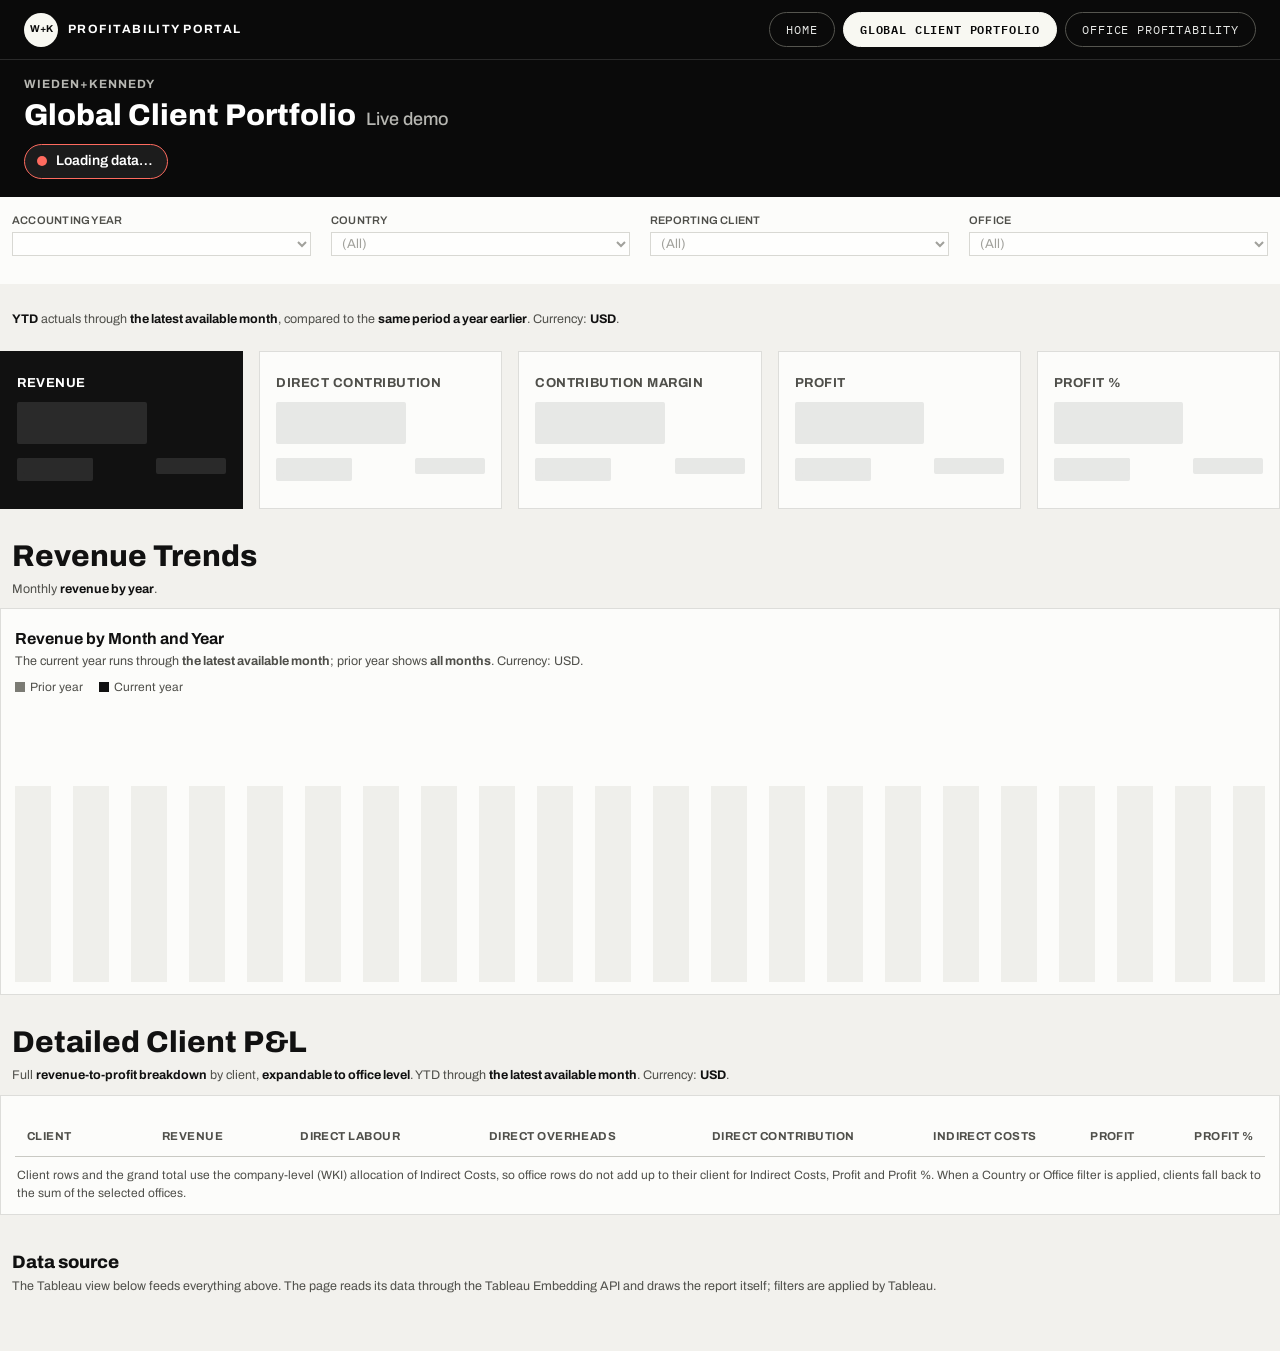
==== commit 84e6cbdf: "Add files via upload" ====
--- a/global-client-portfolio-live.html
+++ b/global-client-portfolio-live.html
@@ -1,633 +1,651 @@
-<!DOCTYPE html>
-<html lang="en">
-<head>
-<meta charset="UTF-8">
-<meta name="viewport" content="width=device-width, initial-scale=1.0">
-<meta name="robots" content="noindex, nofollow">
-<title>Global Client Portfolio Live</title>
-<link rel="preconnect" href="https://fonts.googleapis.com">
-<link href="https://fonts.googleapis.com/css2?family=Archivo:wght@400;500;600;700;800&display=swap" rel="stylesheet">
-<script type="module" src="https://prod-useast-a.online.tableau.com/javascripts/api/tableau.embedding.3.latest.min.js"></script>
-<style>
-  :root {
-    --bg: #F2F1ED; --panel: #FCFCFA; --card: #F4F4F2; --band: #F8F8F5;
-    --ink: #111111; --ink2: #4F4F4A; --ink3: #7B7B74; --line: #DDDDDA; --line2: #C9C9C3;
-    --good: #146B3A; --bad: #C0392B; --good-dark: #4ADE80; --bad-dark: #FF6B5F;
-    --py: #7B7B74; --cy: #111111;
-  }
-  * { box-sizing: border-box; }
-  body { margin: 0; background: var(--bg); color: var(--ink); font-family: "Archivo", system-ui, sans-serif; font-size: 14px; line-height: 1.45; }
-  .shell { background: #0A0A0A; color: #fff; padding: 20px 24px 18px; }
-  .shell .brand-label { font-size: 12px; font-weight: 700; letter-spacing: .08em; text-transform: uppercase; color: #B7B7B2; }
-  .shell h1 { font-size: 30px; font-weight: 800; line-height: 1.15; margin: 4px 0 0; }
-  .shell h1 span { font-size: 18px; font-weight: 500; color: #B7B7B2; margin-left: 10px; }
-  .sync { display: inline-flex; align-items: center; gap: 9px; margin-top: 12px; padding: 6px 14px 6px 12px; border: 1px solid #3A3A3A; border-radius: 999px; background: #1C1C1C; font-weight: 600; font-size: 14px; color: #FFFFFF; cursor: default; }
-  .sync .dot { width: 10px; height: 10px; border-radius: 50%; background: #A6A6A0; flex: none; }
-  .sync.loading .dot, .sync.updating .dot, .sync.signin .dot { background: #FF6B5F; animation: pulse .8s ease-in-out infinite; }
-  .sync.loading, .sync.updating, .sync.signin { border-color: #FF6B5F; }
-  .signin { display: flex; align-items: center; flex-wrap: wrap; gap: 12px 16px; margin-top: 12px; font-size: 14px; color: #E7E8E6; }
-  .signin[hidden] { display: none; }
-  .signin button { font: inherit; font-weight: 700; padding: 8px 16px; background: #FFFFFF; color: #111111; border: 0; border-radius: 3px; cursor: pointer; }
-  .signin button:focus-visible { outline: 2px solid #FFFFFF; outline-offset: 2px; }
-  .sync.ready .dot { background: #4ADE80; }
-  .sync.error .dot { background: #FF6B5F; }
-  .sync.error { color: #FF6B5F; }
-  @keyframes pulse { 0%, 100% { opacity: 1; } 50% { opacity: .25; } }
-
-  body.is-loading .kpi .v, body.is-loading .kpi .row span { color: transparent !important; background: #E7E8E6; border-radius: 2px; }
-  body.is-loading .kpi .v { width: 62%; }
-  body.is-loading .kpi.dark .v, body.is-loading .kpi.dark .row span { background: #2A2A2A; }
-  body.is-loading .kpi .row span { min-width: 70px; min-height: 16px; display: inline-block; }
-  body.is-updating .kpis, body.is-updating #chart { opacity: .45; transition: opacity .15s; }
-  .chart-skel { display: none; height: 280px; margin-top: 6px; background: repeating-linear-gradient(90deg, #EFEFEB 0 36px, transparent 36px 58px) bottom / 100% 70% no-repeat; }
-  body.is-loading .chart-skel { display: block; }
-  body.is-loading #chart { display: none; }
-  main { max-width: 1480px; margin: 0 auto; padding: 0 0 48px; }
-
-  .filters { background: var(--panel); display: grid; grid-template-columns: repeat(4, 1fr); gap: 20px; padding: 16px 12px 28px; }
-  .filters label { display: block; font-size: 11px; font-weight: 600; text-transform: uppercase; color: var(--ink2); margin-bottom: 3px; letter-spacing: .02em; }
-  .filters select { width: 100%; font: inherit; font-size: 13px; padding: 3px 6px; border: 1px solid var(--ink); background: #fff; border-radius: 0; }
-  .filters select:disabled { color: var(--ink3); border-color: var(--line2); }
-  .filters select:focus-visible { outline: 2px solid var(--ink); outline-offset: 2px; }
-  .caption { font-size: 12.5px; color: var(--ink2); padding: 14px 12px 10px; }
-  .caption b { color: var(--ink); }
-  .empty-state { margin: 0 0 12px; padding: 16px; background: var(--panel); border: 1px solid var(--line); color: var(--ink2); }
-
-  .kpis { display: grid; grid-template-columns: repeat(5, 1fr); gap: 16px; }
-  .kpi { background: var(--panel); padding: 22px 16px 16px; min-height: 158px; border: 1px solid var(--line); }
-  .kpi .k { font-size: 13px; font-weight: 700; letter-spacing: .04em; text-transform: uppercase; color: var(--ink2); }
-  .kpi .v { font-size: 38px; font-weight: 800; line-height: 1.1; margin: 10px 0 14px; letter-spacing: -.01em; }
-  .kpi .row { display: flex; justify-content: space-between; align-items: baseline; font-size: 15px; font-weight: 700; }
-  .kpi .py small { font-size: 12px; font-weight: 500; margin-right: 6px; color: var(--ink2); }
-  .kpi.dark { background: var(--ink); color: #fff; border-color: var(--ink); }
-  .kpi.dark .k { color: #fff; }
-  .kpi.dark .py small { color: #B7B7B2; }
-  .delta.pos { color: var(--good); } .delta.neg { color: var(--bad); }
-  .kpi.dark .delta.pos { color: var(--good-dark); } .kpi.dark .delta.neg { color: var(--bad-dark); }
-  .delta.na { color: var(--ink3); }
-
-  h2 { font-size: 30px; font-weight: 800; margin: 26px 12px 2px; }
-  .h2sub { font-size: 12.5px; color: var(--ink2); margin: 0 12px 10px; }
-  .h2sub b { color: var(--ink); }
-  .panel { background: var(--panel); border: 1px solid var(--line); padding: 18px 14px 12px; }
-  .panel h3 { font-size: 16px; margin: 0; font-weight: 700; }
-  .panel .sub { font-size: 12.5px; color: var(--ink2); margin: 2px 0 8px; }
-  .legend { display: flex; gap: 16px; font-size: 12px; color: var(--ink2); margin-bottom: 4px; }
-  .legend i { display: inline-block; width: 10px; height: 10px; margin-right: 5px; vertical-align: -1px; }
-  #chart { width: 100%; height: auto; display: block; }
-  .chart-box { position: relative; }
-  #chart .bar { cursor: default; }
-  #chart .bar:hover { opacity: .8; }
-  .chart-tip { position: absolute; pointer-events: none; background: var(--ink); color: #fff; padding: 8px 12px; font-size: 12.5px; line-height: 1.4; white-space: nowrap; box-shadow: 0 2px 8px rgba(0,0,0,.18); z-index: 2; }
-  .chart-tip[hidden] { display: none; }
-  .chart-tip .t { font-weight: 700; }
-  .chart-tip .v { font-size: 14px; font-weight: 600; }
-  .chart-tip .d.pos { color: var(--good-dark); } .chart-tip .d.neg { color: var(--bad-dark); }
-
-  .pl-wrap { overflow-x: auto; }
-  .pl { width: 100%; border-collapse: collapse; font-size: 13px; font-variant-numeric: tabular-nums; }
-  .pl th { font-size: 11.5px; font-weight: 700; letter-spacing: .04em; text-transform: uppercase; color: var(--ink2); text-align: right; padding: 14px 12px 12px; border-bottom: 1px solid var(--line2); white-space: nowrap; }
-  .pl th:first-child, .pl td:first-child { text-align: left; }
-  .pl td { text-align: right; padding: 8px 12px; border-bottom: 1px solid var(--line); white-space: nowrap; }
-  .pl tr.total td { font-weight: 700; background: var(--band); border-bottom: 1px solid var(--line2); }
-  .pl tr.client td:first-child { font-weight: 600; }
-  .pl tr.office td { color: var(--ink2); background: #FAFAF7; font-size: 12.5px; }
-  .pl tr.office td:first-child { padding-left: 36px; }
-  .pl .tog { font: inherit; font-weight: 600; background: none; border: 0; padding: 0; cursor: pointer; color: var(--ink); text-align: left; }
-  .pl .tog::before { content: "▸"; display: inline-block; width: 16px; color: var(--ink3); transition: transform .15s; }
-  .pl .tog[aria-expanded="true"]::before { transform: rotate(90deg); }
-  .pl .tog:focus-visible { outline: 2px solid var(--ink); outline-offset: 2px; }
-  .pl .spacer { display: inline-block; width: 16px; }
-  body.is-updating .pl { opacity: .45; transition: opacity .15s; }
-  .pl-note { font-size: 12px; color: var(--ink2); margin: 10px 2px 0; }
-
-  .status { font-size: 12px; color: var(--ink3); margin: 14px 12px 0; }
-  .status.err { color: var(--bad); font-weight: 600; }
-  .source { margin-top: 34px; }
-  .source .note { font-size: 12.5px; color: var(--ink2); margin: 0 12px 8px; }
-
-  @media (max-width: 900px) {
-    .filters { grid-template-columns: 1fr 1fr; }
-    .kpis { grid-template-columns: 1fr 1fr; }
-    .kpi .v { font-size: 34px; }
-    h2 { font-size: 24px; }
-  }
-</style>
-</head>
-<body class="is-loading">
-<div class="shell">
-  <div class="brand-label">Wieden+Kennedy</div>
-  <h1>Global Client Portfolio<span>Live demo</span></h1>
-  <div class="sync loading" id="sync" role="status" aria-live="polite"><span class="dot"></span><span id="sync-text">Loading data…</span></div>
-  <div class="signin" id="signin" hidden>
-    <span>Tableau needs you to sign in before the report can load. The sign-in box is in the Tableau view at the bottom of the page.</span>
-    <button type="button" id="signin-btn">Sign in below ↓</button>
-  </div>
-</div>
-<main>
-  <section class="filters">
-    <div><label for="f-year">Accounting Year</label><select id="f-year" disabled></select></div>
-    <div><label for="f-country">Country</label><select id="f-country" disabled><option>(All)</option></select></div>
-    <div><label for="f-client">Reporting Client</label><select id="f-client" disabled><option>(All)</option></select></div>
-    <div><label for="f-office">Office</label><select id="f-office" disabled><option>(All)</option></select></div>
-  </section>
-
-  <p class="caption"><b>YTD</b> actuals through <b id="period-label">the latest available month</b>, compared to the <b>same period a year earlier</b>. Currency: <b>USD</b>.</p>
-  <p class="empty-state" id="empty-state" hidden>No data for this selection.</p>
-
-  <section class="kpis">
-    <div class="kpi dark" id="k-rev"><div class="k">Revenue</div><div class="v">—</div><div class="row"><span class="py"><small></small><span></span></span><span class="delta"></span></div></div>
-    <div class="kpi" id="k-dc"><div class="k">Direct Contribution</div><div class="v">—</div><div class="row"><span class="py"><small></small><span></span></span><span class="delta"></span></div></div>
-    <div class="kpi" id="k-cm"><div class="k">Contribution Margin</div><div class="v">—</div><div class="row"><span class="py"><small></small><span></span></span><span class="delta"></span></div></div>
-    <div class="kpi" id="k-pr"><div class="k">Profit</div><div class="v">—</div><div class="row"><span class="py"><small></small><span></span></span><span class="delta"></span></div></div>
-    <div class="kpi" id="k-pp"><div class="k">Profit %</div><div class="v">—</div><div class="row"><span class="py"><small></small><span></span></span><span class="delta"></span></div></div>
-  </section>
-
-  <h2>Revenue Trends</h2>
-  <p class="h2sub">Monthly <b>revenue by year</b>.</p>
-  <div class="panel">
-    <h3>Revenue by Month and Year</h3>
-    <p class="sub">The current year runs through <b id="chart-cutoff">the latest available month</b>; prior year shows <b>all months</b>. Currency: USD.</p>
-    <div class="legend"><span><i style="background:var(--py)"></i><span id="lg-py">Prior year</span></span><span><i style="background:var(--cy)"></i><span id="lg-cy">Current year</span></span></div>
-    <div class="chart-skel"></div>
-    <div class="chart-box">
-      <svg id="chart" viewBox="0 0 1200 330" role="img" aria-label="Revenue by month and year"></svg>
-      <div class="chart-tip" id="chart-tip" hidden></div>
-    </div>
-  </div>
-
-  <h2>Detailed Client P&amp;L</h2>
-  <p class="h2sub">Full <b>revenue-to-profit breakdown</b> by client, <b>expandable to office level</b>. YTD through <b id="pl-cutoff">the latest available month</b>. Currency: <b>USD</b>.</p>
-  <div class="panel">
-    <div class="pl-wrap">
-      <table class="pl" id="pl">
-        <thead><tr><th>Client</th><th>Revenue</th><th>Direct Labour</th><th>Direct Overheads</th><th>Direct Contribution</th><th>Indirect Costs</th><th>Profit</th><th>Profit %</th></tr></thead>
-        <tbody id="pl-body"></tbody>
-      </table>
-    </div>
-    <p class="pl-note">Client rows and the grand total use the company-level (WKI) allocation of Indirect Costs, so office rows do not add up to their client for Indirect Costs, Profit and Profit %. When a Country or Office filter is applied, clients fall back to the sum of the selected offices.</p>
-  </div>
-
-  <p class="status err" id="status" hidden></p>
-
-  <section class="source" id="source">
-    <h2 style="font-size:18px">Data source</h2>
-    <p class="note">The Tableau view below feeds everything above. The page reads its data through the Tableau Embedding API and draws the report itself; filters are applied by Tableau.</p>
-    <tableau-viz id="viz"
-      src="https://prod-useast-a.online.tableau.com/t/wk/views/TESTEmbeddingAPIData/SRC_CPD_ClientOfficeMonth"
-      width="100%" height="420" toolbar="hidden" hide-tabs iframe-attr-loading="eager">
-    </tableau-viz>
-  </section>
-</main>
-
-<script type="module">
-  const viz = document.getElementById("viz");
-  const statusEl = document.getElementById("status");
-  const yearSel = document.getElementById("f-year");
-  const FILTERS = [
-    { id: "f-client", match: /reportingclient/i },
-    { id: "f-office", match: /parent\s*office/i },
-    { id: "f-country", match: /country/i },
-  ];
-  const ALL = "__all__";
-  const MONTHS = ["January","February","March","April","May","June","July","August","September","October","November","December"];
-  const MONTH_WORDS = {
-    january:1, jan:1, enero:1, ene:1, february:2, feb:2, febrero:2, march:3, mar:3, marzo:3,
-    april:4, apr:4, abril:4, abr:4, may:5, mayo:5, june:6, jun:6, junio:6, july:7, jul:7, julio:7,
-    august:8, aug:8, agosto:8, ago:8, september:9, sep:9, sept:9, septiembre:9, setiembre:9,
-    october:10, oct:10, octubre:10, november:11, nov:11, noviembre:11, december:12, dec:12, diciembre:12, dic:12
-  };
-
-  let records = new Map();
-  let facts = [];
-  const expanded = new Set();
-  let reading = false, rerun = false, timer = null;
-
-  const syncEl = document.getElementById("sync");
-  const syncText = document.getElementById("sync-text");
-  let loaded = false;
-  let lastSync = "";
-
-  function setState(state, text, detail) {
-    syncEl.className = "sync " + state;
-    syncText.textContent = text;
-    syncEl.title = detail || "";
-    if (state === "ready" || state === "error") document.body.classList.remove("is-loading");
-    document.body.classList.toggle("is-updating", state === "updating");
-    statusEl.hidden = state !== "error";
-    statusEl.textContent = state === "error" ? detail || text : "";
-  }
-  function busyState() { return loaded ? ["updating", "Updating…"] : ["loading", "Loading data…"]; }
-  function errText(e) { return e && e.message ? e.message : String(e); }
-  function sheet() {
-    const s = viz.workbook.activeSheet;
-    return s.sheetType === "worksheet" ? s : (s.worksheets && s.worksheets[0]) || null;
-  }
-
-  // ---------- data shape ----------
-  function toNum(v) {
-    if (typeof v === "number") return v;
-    if (typeof v === "string" && v.trim() !== "" && !isNaN(Number(v))) return Number(v);
-    return null;
-  }
-  function monthOf(cell) {
-    const n = toNum(cell.value);
-    if (n !== null && Number.isInteger(n) && n >= 1 && n <= 12) return n;
-    for (const s of [cell.value, cell.formattedValue]) {
-      if (typeof s === "string") {
-        const m = MONTH_WORDS[s.trim().toLowerCase().replace(/\./g, "")];
-        if (m) return m;
-      }
-    }
-    return null;
-  }
-  function kind(name) {
-    const s = String(name || "");
-    // SRC_CPD_ClientOfficeMonth carries each measure as _USD and _Local; the page is USD-only.
-    if (/^directcontribution_usd$/i.test(s.trim())) return "gp";
-    if (/^revenue_usd$/i.test(s.trim())) return "rev";
-    return null;
-  }
-
-  function parse(table) {
-    const cols = table.columns, rows = table.data;
-    if (!rows.length) { facts = []; return new Map(); }
-    const names = cols.map(c => c.fieldName.trim());
-    const mn = names.findIndex(n => /^(measure names|nombres de medidas)$/i.test(n));
-    const mv = names.findIndex(n => /^(measure values|valores de medidas)$/i.test(n));
-    let yi = -1, mi = -1;
-    cols.forEach((c, i) => {
-      if (yi >= 0 || i === mn || i === mv || !rows.length) return;
-      if (rows.every(r => { const n = toNum(r[i].value); return n !== null && n >= 1900 && n <= 2100; })) yi = i;
-    });
-    cols.forEach((c, i) => {
-      if (mi >= 0 || i === mn || i === mv || i === yi || !rows.length) return;
-      if (rows.every(r => monthOf(r[i]) !== null)) mi = i;
-    });
-    if (yi < 0 || mi < 0) throw new Error("Unexpected data shape. Columns: " + names.join(" · "));
-    // The source also carries the WKI root row (Abstract = true); KPIs and chart sum leaf offices only.
-    const ai = names.findIndex(n => /^abstract$/i.test(n));
-    if (ai < 0) throw new Error("No Abstract column found. Columns: " + names.join(" · "));
-    const isLeaf = r => { const v = r[ai].value; return v === false || /^(false|falso)$/i.test(String(v)); };
-
-    const out = new Map();
-    const rec = (y, m) => { const k = y * 100 + m; if (!out.has(k)) out.set(k, { y, m, rev: null, gp: null }); return out.get(k); };
-    const add = (r, k, v) => { if (v !== null) r[k] = (r[k] || 0) + v; };
-
-    if (mn >= 0 && mv >= 0) {
-      rows.filter(isLeaf).forEach(r => {
-        const k = kind(r[mn].value) || kind(r[mn].formattedValue);
-        if (k) add(rec(toNum(r[yi].value), monthOf(r[mi])), k, toNum(r[mv].value));
-      });
-    } else {
-      const ms = cols.map((c, i) => ({ i, k: kind(c.fieldName) })).filter(x => x.k && x.i !== yi && x.i !== mi);
-      if (!ms.length) throw new Error("No Revenue/GrossProfit columns found. Columns: " + names.join(" · "));
-      rows.filter(isLeaf).forEach(r => {
-        const x = rec(toNum(r[yi].value), monthOf(r[mi]));
-        ms.forEach(({ i, k }) => add(x, k, toNum(r[i].value)));
-      });
-    }
-    facts = parseDetail(cols, rows, names, { mn, mv, yi, mi, ai, isLeaf });
-    return out;
-  }
-
-  // Detail rows for the P&L table: one fact per year × month × client × office (WKI root flagged).
-  function plKind(name) {
-    const s = String(name || "").trim().toLowerCase();
-    return { revenue_usd: "rev", directlabour_usd: "dl", directoverheads_usd: "dov",
-             directcontribution_usd: "dc", indirectcosts_usd: "ind" }[s] || null;
-  }
-  function parseDetail(cols, rows, names, { mn, mv, yi, mi, ai, isLeaf }) {
-    const ci = names.findIndex(n => /^reportingclient/i.test(n));
-    const oi = names.findIndex(n => /^office\s*name$/i.test(n));
-    if (ci < 0 || oi < 0) throw new Error("No client/office columns found. Columns: " + names.join(" · "));
-    const map = new Map();
-    const fact = r => {
-      const y = toNum(r[yi].value), m = monthOf(r[mi]), client = r[ci].formattedValue, office = r[oi].formattedValue, wki = !isLeaf(r);
-      const k = [y, m, client, office, wki].join("|");
-      if (!map.has(k)) map.set(k, { y, m, client, office, wki, rev: 0, dl: 0, dov: 0, dc: 0, ind: 0 });
-      return map.get(k);
-    };
-    if (mn >= 0 && mv >= 0) {
-      rows.forEach(r => {
-        const k = plKind(r[mn].value) || plKind(r[mn].formattedValue);
-        const v = toNum(r[mv].value);
-        if (k && v !== null) fact(r)[k] += v;
-      });
-    } else {
-      const ms = cols.map((c, i) => ({ i, k: plKind(c.fieldName) })).filter(x => x.k);
-      rows.forEach(r => { const f = fact(r); ms.forEach(({ i, k }) => { const v = toNum(r[i].value); if (v !== null) f[k] += v; }); });
-    }
-    return [...map.values()];
-  }
-
-  // ---------- reading ----------
-  function refresh() { clearTimeout(timer); timer = setTimeout(readNow, 120); }
-
-  async function readNow() {
-    if (reading) { rerun = true; return; }
-    reading = true;
-    setState(...busyState());
-    let reader;
-    try {
-      const t0 = performance.now();
-      reader = await sheet().getSummaryDataReaderAsync();
-      const table = await reader.getAllPagesAsync();
-      const ms = Math.round(performance.now() - t0);
-      records = parse(table);
-      fillYears();
-      render();
-      loaded = true;
-      lastSync = new Date().toLocaleTimeString("en-US", { hour: "2-digit", minute: "2-digit" });
-      setState("ready", "Ready · Read from Tableau at " + lastSync,
-        table.data.length + " rows read in " + ms + " ms");
-    } catch (e) {
-      setState("error", "Error", "Could not read data from Tableau: " + errText(e));
-    } finally {
-      if (reader) { try { await reader.releaseAsync(); } catch (_) {} }
-      reading = false;
-      if (rerun) { rerun = false; refresh(); }
-    }
-  }
-
-  // ---------- filters ----------
-  function fillYears() {
-    const years = [...new Set([...records.values()].filter(r => r.rev !== null).map(r => r.y))].sort((a, b) => b - a);
-    const prev = yearSel.value;
-    yearSel.replaceChildren();
-    years.forEach(y => { const o = document.createElement("option"); o.value = y; o.textContent = y; yearSel.appendChild(o); });
-    if (prev && years.includes(Number(prev))) yearSel.value = prev;
-    yearSel.disabled = years.length === 0;
-  }
-  yearSel.addEventListener("change", render);
-
-  async function initFilters() {
-    let list = [];
-    try { list = await sheet().getFiltersAsync(); } catch (_) {}
-    for (const def of FILTERS) {
-      const sel = document.getElementById(def.id);
-      const f = list.find(x => def.match.test(x.fieldName) && x.filterType === "categorical");
-      if (!f) { sel.title = "Filter not found on the Tableau sheet"; continue; }
-      try {
-        const domain = await f.getDomainAsync("relevant");
-        const vals = domain.values
-          .map(v => ({ value: v.value, label: v.formattedValue }))
-          .filter(v => v.label !== null && v.label !== undefined && String(v.label).trim() !== "")
-          .sort((a, b) => String(a.label).localeCompare(String(b.label)));
-        sel.replaceChildren();
-        const all = document.createElement("option"); all.value = ALL; all.textContent = "(All)"; sel.appendChild(all);
-        vals.forEach(v => { const o = document.createElement("option"); o.value = String(v.value); o.textContent = v.label; sel.appendChild(o); });
-        sel.dataset.field = f.fieldName;
-        sel.disabled = false;
-        sel.addEventListener("change", () => applyFilter(sel));
-      } catch (e) {
-        sel.title = "Could not load values: " + errText(e);
-      }
-    }
-  }
-
-  async function applyFilter(sel) {
-    const selects = FILTERS.map(d => document.getElementById(d.id));
-    selects.forEach(s => s.disabled = true);
-    setState("updating", "Updating…");
-    try {
-      if (sel.value === ALL) await sheet().applyFilterAsync(sel.dataset.field, [], "all");
-      else await sheet().applyFilterAsync(sel.dataset.field, [sel.value], "replace");
-      refresh();
-    } catch (e) {
-      setState("error", "Error", "Could not apply the filter in Tableau: " + errText(e));
-    } finally {
-      selects.forEach(s => { if (s.dataset.field) s.disabled = false; });
-    }
-  }
-
-  // ---------- KPIs ----------
-  function fmtMoney(v) {
-    if (v === null || !isFinite(v)) return "—";
-    const a = Math.abs(v), sign = v < 0 ? "-" : "";
-    if (a >= 1e9) return sign + "$" + (a / 1e9).toFixed(1) + "B";
-    if (a >= 1e6) return sign + "$" + (a / 1e6).toFixed(1) + "M";
-    if (a >= 1e3) return sign + "$" + (a / 1e3).toFixed(1) + "K";
-    return sign + "$" + a.toFixed(0);
-  }
-  function fmtPct(v) { return v === null || !isFinite(v) ? "—" : (v * 100).toFixed(1) + "%"; }
-
-  function sums(year, cutoff) {
-    let rev = 0, gp = 0, any = false;
-    for (const r of records.values()) {
-      if (r.y === year && r.m <= cutoff) { rev += r.rev || 0; gp += r.gp || 0; any = any || r.rev !== null; }
-    }
-    return any ? { rev, gp, cm: rev ? gp / rev : null } : null;
-  }
-
-  function setKpi(id, value, pyYear, pyValue, delta, deltaText) {
-    const el = document.getElementById(id);
-    el.querySelector(".v").textContent = value;
-    el.querySelector(".py small").textContent = pyYear;
-    el.querySelector(".py span").textContent = pyValue;
-    const d = el.querySelector(".delta");
-    d.textContent = deltaText;
-    d.className = "delta " + (delta === null ? "na" : delta >= 0 ? "pos" : "neg");
-  }
-  function pctDelta(cy, py) { return py ? (cy - py) / Math.abs(py) : null; }
-  function signed(v, digits, suffix) { return (v >= 0 ? "+" : "") + v.toFixed(digits) + suffix; }
-
-  function render() {
-    const cyYear = Number(yearSel.value);
-    document.getElementById("empty-state").hidden = !!cyYear;
-    if (!cyYear) {
-      for (const id of ["k-rev", "k-dc", "k-cm", "k-pr", "k-pp"]) setKpi(id, "—", "", "", null, "n/a");
-      document.getElementById("period-label").textContent = "the latest available month";
-      document.getElementById("chart-cutoff").textContent = "the latest available month";
-      document.getElementById("chart").replaceChildren();
-      document.getElementById("pl-body").replaceChildren();
-      document.getElementById("pl-cutoff").textContent = "the latest available month";
-      return;
-    }
-    const cyMonths = [...records.values()].filter(r => r.y === cyYear && r.rev !== null).map(r => r.m);
-    const cutoff = cyMonths.length ? Math.max(...cyMonths) : 12;
-    const cutoffLabel = cyMonths.length ? MONTHS[cutoff - 1] + " " + cyYear : "the latest available month";
-    document.getElementById("period-label").textContent = cutoffLabel;
-    document.getElementById("chart-cutoff").textContent = cutoffLabel;
-    const pyYear = cyYear - 1;
-    const cy = sums(cyYear, cutoff), py = sums(pyYear, cutoff);
-
-    const dRev = cy && py ? pctDelta(cy.rev, py.rev) : null;
-    const dGp = cy && py ? pctDelta(cy.gp, py.gp) : null;
-    const dCm = cy && py && cy.cm !== null && py.cm !== null ? (cy.cm - py.cm) * 10000 : null;
-
-    setKpi("k-rev", fmtMoney(cy ? cy.rev : null), py ? pyYear : "", py ? fmtMoney(py.rev) : "", dRev, dRev === null ? "n/a" : signed(dRev * 100, 1, "%"));
-    setKpi("k-dc", fmtMoney(cy ? cy.gp : null), py ? pyYear : "", py ? fmtMoney(py.gp) : "", dGp, dGp === null ? "n/a" : signed(dGp * 100, 1, "%"));
-    setKpi("k-cm", fmtPct(cy ? cy.cm : null), py ? pyYear : "", py ? fmtPct(py.cm) : "", dCm, dCm === null ? "n/a" : signed(dCm, 0, " bps"));
-
-    // Profit / Profit %: same WKI-or-leaf rule as the table's Grand Total, so both always agree.
-    const prof = y => { const { list, total } = plClients(y, cutoff); if (!list.length) return null;
-      const p = total.dc - total.ind; return { p, pct: Math.abs(total.rev) < 1 ? null : p / total.rev }; };
-    const cp = prof(cyYear), pp = prof(pyYear);
-    const dP = cp && pp ? pctDelta(cp.p, pp.p) : null;
-    const dPp = cp && pp && cp.pct !== null && pp.pct !== null ? (cp.pct - pp.pct) * 10000 : null;
-    setKpi("k-pr", fmtMoney(cp ? cp.p : null), pp ? pyYear : "", pp ? fmtMoney(pp.p) : "", dP, dP === null ? "n/a" : signed(dP * 100, 1, "%"));
-    setKpi("k-pp", fmtPct(cp ? cp.pct : null), pp ? pyYear : "", pp ? fmtPct(pp.pct) : "", dPp, dPp === null ? "n/a" : signed(dPp, 0, " bps"));
-
-    document.getElementById("lg-py").textContent = pyYear;
-    document.getElementById("lg-cy").textContent = cyYear;
-    drawChart(cyYear, pyYear, cutoff);
-    document.getElementById("pl-cutoff").textContent = cutoffLabel;
-    drawTable(cyYear, cutoff);
-  }
-
-  // ---------- detailed client P&L ----------
-  function fmtUsd(v) {
-    if (v === null || !isFinite(v)) return "—";
-    return (v < 0 ? "-$" : "$") + Math.round(Math.abs(v)).toLocaleString("en-US");
-  }
-  function plRow(label) { return { label, rev: 0, dl: 0, dov: 0, dc: 0, ind: 0 }; }
-  function addTo(t, f) { for (const k of ["rev", "dl", "dov", "dc", "ind"]) t[k] += f[k]; }
-
-  function plClients(year, cutoff) {
-    const clients = new Map();
-    for (const f of facts) {
-      if (f.y !== year || f.m > cutoff) continue;
-      if (!clients.has(f.client)) clients.set(f.client, { leaf: plRow(f.client), wki: null, offices: new Map() });
-      const c = clients.get(f.client);
-      if (f.wki) { c.wki = c.wki || plRow("WKI"); addTo(c.wki, f); continue; }
-      addTo(c.leaf, f);
-      if (!c.offices.has(f.office)) c.offices.set(f.office, plRow(f.office));
-      addTo(c.offices.get(f.office), f);
-    }
-    // Client row: additive measures from the offices; Indirect Costs from the WKI root when it is in scope.
-    const list = [...clients.values()].map(c => ({ ...c.leaf, ind: c.wki ? c.wki.ind : c.leaf.ind, offices: [...c.offices.values()] }))
-      .filter(c => c.offices.length)
-      .sort((a, b) => b.rev - a.rev);
-    const total = plRow("Grand Total");
-    list.forEach(c => addTo(total, c));
-    return { list, total };
-  }
-
-  function drawTable(year, cutoff) {
-    const { list, total } = plClients(year, cutoff);
-
-    const cells = r => {
-      const profit = r.dc - r.ind;
-      return [fmtUsd(r.rev), fmtUsd(r.dl), fmtUsd(r.dov), fmtUsd(r.dc), fmtUsd(r.ind), fmtUsd(profit),
-              Math.abs(r.rev) < 1 ? "—" : fmtPct(profit / r.rev)];
-    };
-    const tr = (cls, first, vals) => {
-      const row = document.createElement("tr"); row.className = cls;
-      const td = document.createElement("td");
-      if (typeof first === "string") td.textContent = first; else td.appendChild(first);
-      row.appendChild(td);
-      vals.forEach(v => { const c = document.createElement("td"); c.textContent = v; row.appendChild(c); });
-      return row;
-    };
-    const body = document.getElementById("pl-body");
-    const frag = document.createDocumentFragment();
-    if (list.length) frag.appendChild(tr("total", "Grand Total", cells(total)));
-    list.forEach(c => {
-      const open = expanded.has(c.label);
-      const btn = document.createElement("button");
-      btn.type = "button"; btn.className = "tog"; btn.textContent = c.label;
-      btn.setAttribute("aria-expanded", open);
-      btn.addEventListener("click", () => {
-        expanded.has(c.label) ? expanded.delete(c.label) : expanded.add(c.label);
-        drawTable(year, cutoff);
-      });
-      frag.appendChild(tr("client", btn, cells(c)));
-      if (open) c.offices.sort((a, b) => b.rev - a.rev).forEach(o => frag.appendChild(tr("office", o.label, cells(o))));
-    });
-    body.replaceChildren(frag);
-  }
-
-  // ---------- chart ----------
-  const NS = "http://www.w3.org/2000/svg";
-  function el(tag, attrs, text) {
-    const n = document.createElementNS(NS, tag);
-    for (const k in attrs) n.setAttribute(k, attrs[k]);
-    if (text !== undefined) n.textContent = text;
-    return n;
-  }
-  function niceStep(max) {
-    const raw = max / 4, p = Math.pow(10, Math.floor(Math.log10(raw))), f = raw / p;
-    return (f <= 1 ? 1 : f <= 2 ? 2 : f <= 5 ? 5 : 10) * p;
-  }
-
-  const tip = document.getElementById("chart-tip");
-  function showTip(title, value, delta, d) {
-    tip.replaceChildren();
-    const t = document.createElement("div"); t.className = "t"; t.textContent = title;
-    const v = document.createElement("div"); v.className = "v"; v.textContent = "Revenue " + value;
-    tip.append(t, v);
-    if (delta) { const x = document.createElement("div"); x.className = "d " + (d >= 0 ? "pos" : "neg"); x.textContent = delta; tip.appendChild(x); }
-    tip.hidden = false;
-  }
-  function moveTip(e) {
-    const box = tip.parentElement.getBoundingClientRect();
-    let x = e.clientX - box.left + 14, yy = e.clientY - box.top - 12;
-    if (x + tip.offsetWidth > box.width - 8) x = e.clientX - box.left - tip.offsetWidth - 14;
-    tip.style.left = x + "px"; tip.style.top = Math.max(0, yy - tip.offsetHeight) + "px";
-  }
-  function hideTip() { tip.hidden = true; }
-
-  function drawChart(cyYear, pyYear, cutoff) {
-    const svg = document.getElementById("chart");
-    svg.replaceChildren();
-    const W = 1200, H = 330, L = 64, R = 8, T = 14, B = 30;
-    const pw = W - L - R, ph = H - T - B, gw = pw / 12;
-    const get = (y, m) => { const r = records.get(y * 100 + m); return r && r.rev !== null ? r.rev : null; };
-    const vals = [];
-    for (let m = 1; m <= 12; m++) { const a = get(pyYear, m), b = m <= cutoff ? get(cyYear, m) : null; if (a !== null) vals.push(a); if (b !== null) vals.push(b); }
-    const max = Math.max(0, ...vals);
-    const step = max > 0 ? niceStep(max) : 1;
-    const top = max > 0 ? Math.ceil(max / step) * step : 1;
-    const y = v => T + ph - (Math.max(0, v) / top) * ph;
-
-    for (let t = 0; t <= top + 1e-9; t += step) {
-      svg.appendChild(el("text", { x: L - 10, y: y(t) + 4, "text-anchor": "end", "font-size": 12, fill: "#7B7B74" }, fmtMoney(t)));
-    }
-    for (let m = 1; m <= 12; m++) {
-      const gx = L + (m - 1) * gw;
-      if (m > 1) svg.appendChild(el("line", { x1: gx, x2: gx, y1: T, y2: T + ph, stroke: "#DDDDDA", "stroke-width": 1 }));
-      svg.appendChild(el("text", { x: gx + gw / 2, y: T + ph + 22, "text-anchor": "middle", "font-size": 13, "font-weight": 600, fill: "#111111" }, MONTHS[m - 1]));
-      const bw = gw * 0.27;
-      const pyV = get(pyYear, m), cyV = m <= cutoff ? get(cyYear, m) : null;
-      const bars = [[pyYear, pyV, gx + gw * 0.17, "#7B7B74", null], [cyYear, cyV, gx + gw * 0.56, "#111111", pyV]];
-      for (const [yr, v, x, c, cmp] of bars) {
-        if (v === null) continue;
-        const r = el("rect", { x, y: y(v), width: bw, height: Math.max(0, T + ph - y(v)), fill: c, class: "bar" });
-        const d = cmp !== null ? pctDelta(v, cmp) : null;
-        r.addEventListener("mouseenter", () => showTip(MONTHS[m - 1] + " " + yr, fmtMoney(v),
-          d === null ? "" : "vs " + pyYear + ": " + signed(d * 100, 1, "%"), d));
-        r.addEventListener("mousemove", moveTip);
-        r.addEventListener("mouseleave", hideTip);
-        svg.appendChild(r);
-      }
-    }
-    svg.appendChild(el("line", { x1: L, x2: W - R, y1: T + ph, y2: T + ph, stroke: "#C9C9C3", "stroke-width": 1 }));
-  }
-
-  // ---------- wiring ----------
-  const signinEl = document.getElementById("signin");
-  let interactive = false;
-  // Tableau shows its sign-in inside the embed; if it hasn't loaded after 5 s, point the viewer to it.
-  const signinTimer = setTimeout(() => {
-    if (interactive) return;
-    setState("signin", "Sign in to Tableau to load data");
-    signinEl.hidden = false;
-  }, 5000);
-  document.getElementById("signin-btn").addEventListener("click", () =>
-    document.getElementById("source").scrollIntoView({ behavior: "smooth", block: "start" }));
-
-  viz.addEventListener("firstinteractive", async () => {
-    interactive = true;
-    clearTimeout(signinTimer);
-    signinEl.hidden = true;
-    if (!loaded) setState("loading", "Loading data…");
-    await initFilters();
-    refresh();
-  });
-  viz.addEventListener("filterchanged", refresh);
-  viz.addEventListener("vizloaderror", e => setState("error", "Error",
-    "Could not load the Tableau view: " + (e.detail && e.detail.message ? e.detail.message : "no detail")));
-</script>
-</body>
-</html>
+<!DOCTYPE html>
+<html lang="en">
+<head>
+<meta charset="UTF-8">
+<meta name="viewport" content="width=device-width, initial-scale=1.0">
+<meta name="robots" content="noindex, nofollow">
+<title>Global Client Portfolio Live</title>
+<link rel="preconnect" href="https://fonts.googleapis.com">
+<link href="https://fonts.googleapis.com/css2?family=Archivo:wght@400;500;600;700;800&family=IBM+Plex+Mono:wght@400;500;600&display=swap" rel="stylesheet">
+<script type="module" src="https://prod-useast-a.online.tableau.com/javascripts/api/tableau.embedding.3.latest.min.js"></script>
+<style>
+  :root {
+    --bg: #F2F1ED; --panel: #FCFCFA; --card: #F4F4F2; --band: #F8F8F5;
+    --ink: #111111; --ink2: #4F4F4A; --ink3: #7B7B74; --line: #DDDDDA; --line2: #C9C9C3;
+    --good: #146B3A; --bad: #C0392B; --good-dark: #4ADE80; --bad-dark: #FF6B5F;
+    --py: #7B7B74; --cy: #111111;
+  }
+  * { box-sizing: border-box; }
+  body { margin: 0; background: var(--bg); color: var(--ink); font-family: "Archivo", system-ui, sans-serif; font-size: 14px; line-height: 1.45; }
+  .pnav { background: #0A0A0A; border-bottom: 1px solid #2A2A2A; display: flex; align-items: center; justify-content: space-between; gap: 20px; padding: 12px 24px; }
+  .pnav__brand { display: inline-flex; align-items: center; gap: 10px; color: #fff; text-decoration: none; font-size: 12px; font-weight: 700; letter-spacing: .12em; text-transform: uppercase; white-space: nowrap; }
+  .pnav__mark { display: grid; place-items: center; width: 34px; height: 34px; border-radius: 50%; background: #F8F8F2; color: #0A0A0A; font-size: 10px; letter-spacing: 0; }
+  .pnav__links { display: flex; flex-wrap: wrap; gap: 8px; }
+  .pnav__links a { font-family: "IBM Plex Mono", Consolas, monospace; font-size: 12px; letter-spacing: .07em; text-transform: uppercase; color: #E7E8E6; text-decoration: none; padding: 8px 16px; border: 1px solid #55554F; border-radius: 999px; transition: background .15s, border-color .15s; }
+  .pnav__links a:hover { background: #2A2A2A; border-color: #A6A6A0; }
+  .pnav__links a[aria-current="page"] { background: #F8F8F2; border-color: #F8F8F2; color: #0A0A0A; font-weight: 600; }
+  .pnav__links a:focus-visible, .pnav__brand:focus-visible { outline: 2px solid #fff; outline-offset: 2px; }
+  @media (max-width: 640px) { .pnav { padding: 10px 16px; } .pnav__brand span:last-child { display: none; } }
+  .pnav + .shell { padding-top: 16px; }
+  .shell { background: #0A0A0A; color: #fff; padding: 20px 24px 18px; }
+  .shell .brand-label { font-size: 12px; font-weight: 700; letter-spacing: .08em; text-transform: uppercase; color: #B7B7B2; }
+  .shell h1 { font-size: 30px; font-weight: 800; line-height: 1.15; margin: 4px 0 0; }
+  .shell h1 span { font-size: 18px; font-weight: 500; color: #B7B7B2; margin-left: 10px; }
+  .sync { display: inline-flex; align-items: center; gap: 9px; margin-top: 12px; padding: 6px 14px 6px 12px; border: 1px solid #3A3A3A; border-radius: 999px; background: #1C1C1C; font-weight: 600; font-size: 14px; color: #FFFFFF; cursor: default; }
+  .sync .dot { width: 10px; height: 10px; border-radius: 50%; background: #A6A6A0; flex: none; }
+  .sync.loading .dot, .sync.updating .dot, .sync.signin .dot { background: #FF6B5F; animation: pulse .8s ease-in-out infinite; }
+  .sync.loading, .sync.updating, .sync.signin { border-color: #FF6B5F; }
+  .signin { display: flex; align-items: center; flex-wrap: wrap; gap: 12px 16px; margin-top: 12px; font-size: 14px; color: #E7E8E6; }
+  .signin[hidden] { display: none; }
+  .signin button { font: inherit; font-weight: 700; padding: 8px 16px; background: #FFFFFF; color: #111111; border: 0; border-radius: 3px; cursor: pointer; }
+  .signin button:focus-visible { outline: 2px solid #FFFFFF; outline-offset: 2px; }
+  .sync.ready .dot { background: #4ADE80; }
+  .sync.error .dot { background: #FF6B5F; }
+  .sync.error { color: #FF6B5F; }
+  @keyframes pulse { 0%, 100% { opacity: 1; } 50% { opacity: .25; } }
+
+  body.is-loading .kpi .v, body.is-loading .kpi .row span { color: transparent !important; background: #E7E8E6; border-radius: 2px; }
+  body.is-loading .kpi .v { width: 62%; }
+  body.is-loading .kpi.dark .v, body.is-loading .kpi.dark .row span { background: #2A2A2A; }
+  body.is-loading .kpi .row span { min-width: 70px; min-height: 16px; display: inline-block; }
+  body.is-updating .kpis, body.is-updating #chart { opacity: .45; transition: opacity .15s; }
+  .chart-skel { display: none; height: 280px; margin-top: 6px; background: repeating-linear-gradient(90deg, #EFEFEB 0 36px, transparent 36px 58px) bottom / 100% 70% no-repeat; }
+  body.is-loading .chart-skel { display: block; }
+  body.is-loading #chart { display: none; }
+  main { max-width: 1480px; margin: 0 auto; padding: 0 0 48px; }
+
+  .filters { background: var(--panel); display: grid; grid-template-columns: repeat(4, 1fr); gap: 20px; padding: 16px 12px 28px; }
+  .filters label { display: block; font-size: 11px; font-weight: 600; text-transform: uppercase; color: var(--ink2); margin-bottom: 3px; letter-spacing: .02em; }
+  .filters select { width: 100%; font: inherit; font-size: 13px; padding: 3px 6px; border: 1px solid var(--ink); background: #fff; border-radius: 0; }
+  .filters select:disabled { color: var(--ink3); border-color: var(--line2); }
+  .filters select:focus-visible { outline: 2px solid var(--ink); outline-offset: 2px; }
+  .caption { font-size: 12.5px; color: var(--ink2); padding: 14px 12px 10px; }
+  .caption b { color: var(--ink); }
+  .empty-state { margin: 0 0 12px; padding: 16px; background: var(--panel); border: 1px solid var(--line); color: var(--ink2); }
+
+  .kpis { display: grid; grid-template-columns: repeat(5, 1fr); gap: 16px; }
+  .kpi { background: var(--panel); padding: 22px 16px 16px; min-height: 158px; border: 1px solid var(--line); }
+  .kpi .k { font-size: 13px; font-weight: 700; letter-spacing: .04em; text-transform: uppercase; color: var(--ink2); }
+  .kpi .v { font-size: 38px; font-weight: 800; line-height: 1.1; margin: 10px 0 14px; letter-spacing: -.01em; }
+  .kpi .row { display: flex; justify-content: space-between; align-items: baseline; font-size: 15px; font-weight: 700; }
+  .kpi .py small { font-size: 12px; font-weight: 500; margin-right: 6px; color: var(--ink2); }
+  .kpi.dark { background: var(--ink); color: #fff; border-color: var(--ink); }
+  .kpi.dark .k { color: #fff; }
+  .kpi.dark .py small { color: #B7B7B2; }
+  .delta.pos { color: var(--good); } .delta.neg { color: var(--bad); }
+  .kpi.dark .delta.pos { color: var(--good-dark); } .kpi.dark .delta.neg { color: var(--bad-dark); }
+  .delta.na { color: var(--ink3); }
+
+  h2 { font-size: 30px; font-weight: 800; margin: 26px 12px 2px; }
+  .h2sub { font-size: 12.5px; color: var(--ink2); margin: 0 12px 10px; }
+  .h2sub b { color: var(--ink); }
+  .panel { background: var(--panel); border: 1px solid var(--line); padding: 18px 14px 12px; }
+  .panel h3 { font-size: 16px; margin: 0; font-weight: 700; }
+  .panel .sub { font-size: 12.5px; color: var(--ink2); margin: 2px 0 8px; }
+  .legend { display: flex; gap: 16px; font-size: 12px; color: var(--ink2); margin-bottom: 4px; }
+  .legend i { display: inline-block; width: 10px; height: 10px; margin-right: 5px; vertical-align: -1px; }
+  #chart { width: 100%; height: auto; display: block; }
+  .chart-box { position: relative; }
+  #chart .bar { cursor: default; }
+  #chart .bar:hover { opacity: .8; }
+  .chart-tip { position: absolute; pointer-events: none; background: var(--ink); color: #fff; padding: 8px 12px; font-size: 12.5px; line-height: 1.4; white-space: nowrap; box-shadow: 0 2px 8px rgba(0,0,0,.18); z-index: 2; }
+  .chart-tip[hidden] { display: none; }
+  .chart-tip .t { font-weight: 700; }
+  .chart-tip .v { font-size: 14px; font-weight: 600; }
+  .chart-tip .d.pos { color: var(--good-dark); } .chart-tip .d.neg { color: var(--bad-dark); }
+
+  .pl-wrap { overflow-x: auto; }
+  .pl { width: 100%; border-collapse: collapse; font-size: 13px; font-variant-numeric: tabular-nums; }
+  .pl th { font-size: 11.5px; font-weight: 700; letter-spacing: .04em; text-transform: uppercase; color: var(--ink2); text-align: right; padding: 14px 12px 12px; border-bottom: 1px solid var(--line2); white-space: nowrap; }
+  .pl th:first-child, .pl td:first-child { text-align: left; }
+  .pl td { text-align: right; padding: 8px 12px; border-bottom: 1px solid var(--line); white-space: nowrap; }
+  .pl tr.total td { font-weight: 700; background: var(--band); border-bottom: 1px solid var(--line2); }
+  .pl tr.client td:first-child { font-weight: 600; }
+  .pl tr.office td { color: var(--ink2); background: #FAFAF7; font-size: 12.5px; }
+  .pl tr.office td:first-child { padding-left: 36px; }
+  .pl .tog { font: inherit; font-weight: 600; background: none; border: 0; padding: 0; cursor: pointer; color: var(--ink); text-align: left; }
+  .pl .tog::before { content: "▸"; display: inline-block; width: 16px; color: var(--ink3); transition: transform .15s; }
+  .pl .tog[aria-expanded="true"]::before { transform: rotate(90deg); }
+  .pl .tog:focus-visible { outline: 2px solid var(--ink); outline-offset: 2px; }
+  .pl .spacer { display: inline-block; width: 16px; }
+  body.is-updating .pl { opacity: .45; transition: opacity .15s; }
+  .pl-note { font-size: 12px; color: var(--ink2); margin: 10px 2px 0; }
+
+  .status { font-size: 12px; color: var(--ink3); margin: 14px 12px 0; }
+  .status.err { color: var(--bad); font-weight: 600; }
+  .source { margin-top: 34px; }
+  .source .note { font-size: 12.5px; color: var(--ink2); margin: 0 12px 8px; }
+
+  @media (max-width: 900px) {
+    .filters { grid-template-columns: 1fr 1fr; }
+    .kpis { grid-template-columns: 1fr 1fr; }
+    .kpi .v { font-size: 34px; }
+    h2 { font-size: 24px; }
+  }
+</style>
+</head>
+<body class="is-loading">
+<nav class="pnav" aria-label="Portal">
+  <a class="pnav__brand" href="index.html"><span class="pnav__mark">W+K</span><span>Profitability Portal</span></a>
+  <div class="pnav__links">
+    <a href="index.html">Home</a>
+    <a href="global-client-portfolio-live.html" aria-current="page">Global Client Portfolio</a>
+    <a href="office-profitability-live.html">Office Profitability</a>
+  </div>
+</nav>
+<div class="shell">
+  <div class="brand-label">Wieden+Kennedy</div>
+  <h1>Global Client Portfolio<span>Live demo</span></h1>
+  <div class="sync loading" id="sync" role="status" aria-live="polite"><span class="dot"></span><span id="sync-text">Loading data…</span></div>
+  <div class="signin" id="signin" hidden>
+    <span>Tableau needs you to sign in before the report can load. The sign-in box is in the Tableau view at the bottom of the page.</span>
+    <button type="button" id="signin-btn">Sign in below ↓</button>
+  </div>
+</div>
+<main>
+  <section class="filters">
+    <div><label for="f-year">Accounting Year</label><select id="f-year" disabled></select></div>
+    <div><label for="f-country">Country</label><select id="f-country" disabled><option>(All)</option></select></div>
+    <div><label for="f-client">Reporting Client</label><select id="f-client" disabled><option>(All)</option></select></div>
+    <div><label for="f-office">Office</label><select id="f-office" disabled><option>(All)</option></select></div>
+  </section>
+
+  <p class="caption"><b>YTD</b> actuals through <b id="period-label">the latest available month</b>, compared to the <b>same period a year earlier</b>. Currency: <b>USD</b>.</p>
+  <p class="empty-state" id="empty-state" hidden>No data for this selection.</p>
+
+  <section class="kpis">
+    <div class="kpi dark" id="k-rev"><div class="k">Revenue</div><div class="v">—</div><div class="row"><span class="py"><small></small><span></span></span><span class="delta"></span></div></div>
+    <div class="kpi" id="k-dc"><div class="k">Direct Contribution</div><div class="v">—</div><div class="row"><span class="py"><small></small><span></span></span><span class="delta"></span></div></div>
+    <div class="kpi" id="k-cm"><div class="k">Contribution Margin</div><div class="v">—</div><div class="row"><span class="py"><small></small><span></span></span><span class="delta"></span></div></div>
+    <div class="kpi" id="k-pr"><div class="k">Profit</div><div class="v">—</div><div class="row"><span class="py"><small></small><span></span></span><span class="delta"></span></div></div>
+    <div class="kpi" id="k-pp"><div class="k">Profit %</div><div class="v">—</div><div class="row"><span class="py"><small></small><span></span></span><span class="delta"></span></div></div>
+  </section>
+
+  <h2>Revenue Trends</h2>
+  <p class="h2sub">Monthly <b>revenue by year</b>.</p>
+  <div class="panel">
+    <h3>Revenue by Month and Year</h3>
+    <p class="sub">The current year runs through <b id="chart-cutoff">the latest available month</b>; prior year shows <b>all months</b>. Currency: USD.</p>
+    <div class="legend"><span><i style="background:var(--py)"></i><span id="lg-py">Prior year</span></span><span><i style="background:var(--cy)"></i><span id="lg-cy">Current year</span></span></div>
+    <div class="chart-skel"></div>
+    <div class="chart-box">
+      <svg id="chart" viewBox="0 0 1200 330" role="img" aria-label="Revenue by month and year"></svg>
+      <div class="chart-tip" id="chart-tip" hidden></div>
+    </div>
+  </div>
+
+  <h2>Detailed Client P&amp;L</h2>
+  <p class="h2sub">Full <b>revenue-to-profit breakdown</b> by client, <b>expandable to office level</b>. YTD through <b id="pl-cutoff">the latest available month</b>. Currency: <b>USD</b>.</p>
+  <div class="panel">
+    <div class="pl-wrap">
+      <table class="pl" id="pl">
+        <thead><tr><th>Client</th><th>Revenue</th><th>Direct Labour</th><th>Direct Overheads</th><th>Direct Contribution</th><th>Indirect Costs</th><th>Profit</th><th>Profit %</th></tr></thead>
+        <tbody id="pl-body"></tbody>
+      </table>
+    </div>
+    <p class="pl-note">Client rows and the grand total use the company-level (WKI) allocation of Indirect Costs, so office rows do not add up to their client for Indirect Costs, Profit and Profit %. When a Country or Office filter is applied, clients fall back to the sum of the selected offices.</p>
+  </div>
+
+  <p class="status err" id="status" hidden></p>
+
+  <section class="source" id="source">
+    <h2 style="font-size:18px">Data source</h2>
+    <p class="note">The Tableau view below feeds everything above. The page reads its data through the Tableau Embedding API and draws the report itself; filters are applied by Tableau.</p>
+    <tableau-viz id="viz"
+      src="https://prod-useast-a.online.tableau.com/t/wk/views/TESTEmbeddingAPIData/SRC_CPD_ClientOfficeMonth"
+      width="100%" height="420" toolbar="hidden" hide-tabs iframe-attr-loading="eager">
+    </tableau-viz>
+  </section>
+</main>
+
+<script type="module">
+  const viz = document.getElementById("viz");
+  const statusEl = document.getElementById("status");
+  const yearSel = document.getElementById("f-year");
+  const FILTERS = [
+    { id: "f-client", match: /reportingclient/i },
+    { id: "f-office", match: /parent\s*office/i },
+    { id: "f-country", match: /country/i },
+  ];
+  const ALL = "__all__";
+  const MONTHS = ["January","February","March","April","May","June","July","August","September","October","November","December"];
+  const MONTH_WORDS = {
+    january:1, jan:1, enero:1, ene:1, february:2, feb:2, febrero:2, march:3, mar:3, marzo:3,
+    april:4, apr:4, abril:4, abr:4, may:5, mayo:5, june:6, jun:6, junio:6, july:7, jul:7, julio:7,
+    august:8, aug:8, agosto:8, ago:8, september:9, sep:9, sept:9, septiembre:9, setiembre:9,
+    october:10, oct:10, octubre:10, november:11, nov:11, noviembre:11, december:12, dec:12, diciembre:12, dic:12
+  };
+
+  let records = new Map();
+  let facts = [];
+  const expanded = new Set();
+  let reading = false, rerun = false, timer = null;
+
+  const syncEl = document.getElementById("sync");
+  const syncText = document.getElementById("sync-text");
+  let loaded = false;
+  let lastSync = "";
+
+  function setState(state, text, detail) {
+    syncEl.className = "sync " + state;
+    syncText.textContent = text;
+    syncEl.title = detail || "";
+    if (state === "ready" || state === "error") document.body.classList.remove("is-loading");
+    document.body.classList.toggle("is-updating", state === "updating");
+    statusEl.hidden = state !== "error";
+    statusEl.textContent = state === "error" ? detail || text : "";
+  }
+  function busyState() { return loaded ? ["updating", "Updating…"] : ["loading", "Loading data…"]; }
+  function errText(e) { return e && e.message ? e.message : String(e); }
+  function sheet() {
+    const s = viz.workbook.activeSheet;
+    return s.sheetType === "worksheet" ? s : (s.worksheets && s.worksheets[0]) || null;
+  }
+
+  // ---------- data shape ----------
+  function toNum(v) {
+    if (typeof v === "number") return v;
+    if (typeof v === "string" && v.trim() !== "" && !isNaN(Number(v))) return Number(v);
+    return null;
+  }
+  function monthOf(cell) {
+    const n = toNum(cell.value);
+    if (n !== null && Number.isInteger(n) && n >= 1 && n <= 12) return n;
+    for (const s of [cell.value, cell.formattedValue]) {
+      if (typeof s === "string") {
+        const m = MONTH_WORDS[s.trim().toLowerCase().replace(/\./g, "")];
+        if (m) return m;
+      }
+    }
+    return null;
+  }
+  function kind(name) {
+    const s = String(name || "");
+    // SRC_CPD_ClientOfficeMonth carries each measure as _USD and _Local; the page is USD-only.
+    if (/^directcontribution_usd$/i.test(s.trim())) return "gp";
+    if (/^revenue_usd$/i.test(s.trim())) return "rev";
+    return null;
+  }
+
+  function parse(table) {
+    const cols = table.columns, rows = table.data;
+    if (!rows.length) { facts = []; return new Map(); }
+    const names = cols.map(c => c.fieldName.trim());
+    const mn = names.findIndex(n => /^(measure names|nombres de medidas)$/i.test(n));
+    const mv = names.findIndex(n => /^(measure values|valores de medidas)$/i.test(n));
+    let yi = -1, mi = -1;
+    cols.forEach((c, i) => {
+      if (yi >= 0 || i === mn || i === mv || !rows.length) return;
+      if (rows.every(r => { const n = toNum(r[i].value); return n !== null && n >= 1900 && n <= 2100; })) yi = i;
+    });
+    cols.forEach((c, i) => {
+      if (mi >= 0 || i === mn || i === mv || i === yi || !rows.length) return;
+      if (rows.every(r => monthOf(r[i]) !== null)) mi = i;
+    });
+    if (yi < 0 || mi < 0) throw new Error("Unexpected data shape. Columns: " + names.join(" · "));
+    // The source also carries the WKI root row (Abstract = true); KPIs and chart sum leaf offices only.
+    const ai = names.findIndex(n => /^abstract$/i.test(n));
+    if (ai < 0) throw new Error("No Abstract column found. Columns: " + names.join(" · "));
+    const isLeaf = r => { const v = r[ai].value; return v === false || /^(false|falso)$/i.test(String(v)); };
+
+    const out = new Map();
+    const rec = (y, m) => { const k = y * 100 + m; if (!out.has(k)) out.set(k, { y, m, rev: null, gp: null }); return out.get(k); };
+    const add = (r, k, v) => { if (v !== null) r[k] = (r[k] || 0) + v; };
+
+    if (mn >= 0 && mv >= 0) {
+      rows.filter(isLeaf).forEach(r => {
+        const k = kind(r[mn].value) || kind(r[mn].formattedValue);
+        if (k) add(rec(toNum(r[yi].value), monthOf(r[mi])), k, toNum(r[mv].value));
+      });
+    } else {
+      const ms = cols.map((c, i) => ({ i, k: kind(c.fieldName) })).filter(x => x.k && x.i !== yi && x.i !== mi);
+      if (!ms.length) throw new Error("No Revenue/GrossProfit columns found. Columns: " + names.join(" · "));
+      rows.filter(isLeaf).forEach(r => {
+        const x = rec(toNum(r[yi].value), monthOf(r[mi]));
+        ms.forEach(({ i, k }) => add(x, k, toNum(r[i].value)));
+      });
+    }
+    facts = parseDetail(cols, rows, names, { mn, mv, yi, mi, ai, isLeaf });
+    return out;
+  }
+
+  // Detail rows for the P&L table: one fact per year × month × client × office (WKI root flagged).
+  function plKind(name) {
+    const s = String(name || "").trim().toLowerCase();
+    return { revenue_usd: "rev", directlabour_usd: "dl", directoverheads_usd: "dov",
+             directcontribution_usd: "dc", indirectcosts_usd: "ind" }[s] || null;
+  }
+  function parseDetail(cols, rows, names, { mn, mv, yi, mi, ai, isLeaf }) {
+    const ci = names.findIndex(n => /^reportingclient/i.test(n));
+    const oi = names.findIndex(n => /^office\s*name$/i.test(n));
+    if (ci < 0 || oi < 0) throw new Error("No client/office columns found. Columns: " + names.join(" · "));
+    const map = new Map();
+    const fact = r => {
+      const y = toNum(r[yi].value), m = monthOf(r[mi]), client = r[ci].formattedValue, office = r[oi].formattedValue, wki = !isLeaf(r);
+      const k = [y, m, client, office, wki].join("|");
+      if (!map.has(k)) map.set(k, { y, m, client, office, wki, rev: 0, dl: 0, dov: 0, dc: 0, ind: 0 });
+      return map.get(k);
+    };
+    if (mn >= 0 && mv >= 0) {
+      rows.forEach(r => {
+        const k = plKind(r[mn].value) || plKind(r[mn].formattedValue);
+        const v = toNum(r[mv].value);
+        if (k && v !== null) fact(r)[k] += v;
+      });
+    } else {
+      const ms = cols.map((c, i) => ({ i, k: plKind(c.fieldName) })).filter(x => x.k);
+      rows.forEach(r => { const f = fact(r); ms.forEach(({ i, k }) => { const v = toNum(r[i].value); if (v !== null) f[k] += v; }); });
+    }
+    return [...map.values()];
+  }
+
+  // ---------- reading ----------
+  function refresh() { clearTimeout(timer); timer = setTimeout(readNow, 120); }
+
+  async function readNow() {
+    if (reading) { rerun = true; return; }
+    reading = true;
+    setState(...busyState());
+    let reader;
+    try {
+      const t0 = performance.now();
+      reader = await sheet().getSummaryDataReaderAsync();
+      const table = await reader.getAllPagesAsync();
+      const ms = Math.round(performance.now() - t0);
+      records = parse(table);
+      fillYears();
+      render();
+      loaded = true;
+      lastSync = new Date().toLocaleTimeString("en-US", { hour: "2-digit", minute: "2-digit" });
+      setState("ready", "Ready · Read from Tableau at " + lastSync,
+        table.data.length + " rows read in " + ms + " ms");
+    } catch (e) {
+      setState("error", "Error", "Could not read data from Tableau: " + errText(e));
+    } finally {
+      if (reader) { try { await reader.releaseAsync(); } catch (_) {} }
+      reading = false;
+      if (rerun) { rerun = false; refresh(); }
+    }
+  }
+
+  // ---------- filters ----------
+  function fillYears() {
+    const years = [...new Set([...records.values()].filter(r => r.rev !== null).map(r => r.y))].sort((a, b) => b - a);
+    const prev = yearSel.value;
+    yearSel.replaceChildren();
+    years.forEach(y => { const o = document.createElement("option"); o.value = y; o.textContent = y; yearSel.appendChild(o); });
+    if (prev && years.includes(Number(prev))) yearSel.value = prev;
+    yearSel.disabled = years.length === 0;
+  }
+  yearSel.addEventListener("change", render);
+
+  async function initFilters() {
+    let list = [];
+    try { list = await sheet().getFiltersAsync(); } catch (_) {}
+    for (const def of FILTERS) {
+      const sel = document.getElementById(def.id);
+      const f = list.find(x => def.match.test(x.fieldName) && x.filterType === "categorical");
+      if (!f) { sel.title = "Filter not found on the Tableau sheet"; continue; }
+      try {
+        const domain = await f.getDomainAsync("relevant");
+        const vals = domain.values
+          .map(v => ({ value: v.value, label: v.formattedValue }))
+          .filter(v => v.label !== null && v.label !== undefined && String(v.label).trim() !== "")
+          .sort((a, b) => String(a.label).localeCompare(String(b.label)));
+        sel.replaceChildren();
+        const all = document.createElement("option"); all.value = ALL; all.textContent = "(All)"; sel.appendChild(all);
+        vals.forEach(v => { const o = document.createElement("option"); o.value = String(v.value); o.textContent = v.label; sel.appendChild(o); });
+        sel.dataset.field = f.fieldName;
+        sel.disabled = false;
+        sel.addEventListener("change", () => applyFilter(sel));
+      } catch (e) {
+        sel.title = "Could not load values: " + errText(e);
+      }
+    }
+  }
+
+  async function applyFilter(sel) {
+    const selects = FILTERS.map(d => document.getElementById(d.id));
+    selects.forEach(s => s.disabled = true);
+    setState("updating", "Updating…");
+    try {
+      if (sel.value === ALL) await sheet().applyFilterAsync(sel.dataset.field, [], "all");
+      else await sheet().applyFilterAsync(sel.dataset.field, [sel.value], "replace");
+      refresh();
+    } catch (e) {
+      setState("error", "Error", "Could not apply the filter in Tableau: " + errText(e));
+    } finally {
+      selects.forEach(s => { if (s.dataset.field) s.disabled = false; });
+    }
+  }
+
+  // ---------- KPIs ----------
+  function fmtMoney(v) {
+    if (v === null || !isFinite(v)) return "—";
+    const a = Math.abs(v), sign = v < 0 ? "-" : "";
+    if (a >= 1e9) return sign + "$" + (a / 1e9).toFixed(1) + "B";
+    if (a >= 1e6) return sign + "$" + (a / 1e6).toFixed(1) + "M";
+    if (a >= 1e3) return sign + "$" + (a / 1e3).toFixed(1) + "K";
+    return sign + "$" + a.toFixed(0);
+  }
+  function fmtPct(v) { return v === null || !isFinite(v) ? "—" : (v * 100).toFixed(1) + "%"; }
+
+  function sums(year, cutoff) {
+    let rev = 0, gp = 0, any = false;
+    for (const r of records.values()) {
+      if (r.y === year && r.m <= cutoff) { rev += r.rev || 0; gp += r.gp || 0; any = any || r.rev !== null; }
+    }
+    return any ? { rev, gp, cm: rev ? gp / rev : null } : null;
+  }
+
+  function setKpi(id, value, pyYear, pyValue, delta, deltaText) {
+    const el = document.getElementById(id);
+    el.querySelector(".v").textContent = value;
+    el.querySelector(".py small").textContent = pyYear;
+    el.querySelector(".py span").textContent = pyValue;
+    const d = el.querySelector(".delta");
+    d.textContent = deltaText;
+    d.className = "delta " + (delta === null ? "na" : delta >= 0 ? "pos" : "neg");
+  }
+  function pctDelta(cy, py) { return py ? (cy - py) / Math.abs(py) : null; }
+  function signed(v, digits, suffix) { return (v >= 0 ? "+" : "") + v.toFixed(digits) + suffix; }
+
+  function render() {
+    const cyYear = Number(yearSel.value);
+    document.getElementById("empty-state").hidden = !!cyYear;
+    if (!cyYear) {
+      for (const id of ["k-rev", "k-dc", "k-cm", "k-pr", "k-pp"]) setKpi(id, "—", "", "", null, "n/a");
+      document.getElementById("period-label").textContent = "the latest available month";
+      document.getElementById("chart-cutoff").textContent = "the latest available month";
+      document.getElementById("chart").replaceChildren();
+      document.getElementById("pl-body").replaceChildren();
+      document.getElementById("pl-cutoff").textContent = "the latest available month";
+      return;
+    }
+    const cyMonths = [...records.values()].filter(r => r.y === cyYear && r.rev !== null).map(r => r.m);
+    const cutoff = cyMonths.length ? Math.max(...cyMonths) : 12;
+    const cutoffLabel = cyMonths.length ? MONTHS[cutoff - 1] + " " + cyYear : "the latest available month";
+    document.getElementById("period-label").textContent = cutoffLabel;
+    document.getElementById("chart-cutoff").textContent = cutoffLabel;
+    const pyYear = cyYear - 1;
+    const cy = sums(cyYear, cutoff), py = sums(pyYear, cutoff);
+
+    const dRev = cy && py ? pctDelta(cy.rev, py.rev) : null;
+    const dGp = cy && py ? pctDelta(cy.gp, py.gp) : null;
+    const dCm = cy && py && cy.cm !== null && py.cm !== null ? (cy.cm - py.cm) * 10000 : null;
+
+    setKpi("k-rev", fmtMoney(cy ? cy.rev : null), py ? pyYear : "", py ? fmtMoney(py.rev) : "", dRev, dRev === null ? "n/a" : signed(dRev * 100, 1, "%"));
+    setKpi("k-dc", fmtMoney(cy ? cy.gp : null), py ? pyYear : "", py ? fmtMoney(py.gp) : "", dGp, dGp === null ? "n/a" : signed(dGp * 100, 1, "%"));
+    setKpi("k-cm", fmtPct(cy ? cy.cm : null), py ? pyYear : "", py ? fmtPct(py.cm) : "", dCm, dCm === null ? "n/a" : signed(dCm, 0, " bps"));
+
+    // Profit / Profit %: same WKI-or-leaf rule as the table's Grand Total, so both always agree.
+    const prof = y => { const { list, total } = plClients(y, cutoff); if (!list.length) return null;
+      const p = total.dc - total.ind; return { p, pct: Math.abs(total.rev) < 1 ? null : p / total.rev }; };
+    const cp = prof(cyYear), pp = prof(pyYear);
+    const dP = cp && pp ? pctDelta(cp.p, pp.p) : null;
+    const dPp = cp && pp && cp.pct !== null && pp.pct !== null ? (cp.pct - pp.pct) * 10000 : null;
+    setKpi("k-pr", fmtMoney(cp ? cp.p : null), pp ? pyYear : "", pp ? fmtMoney(pp.p) : "", dP, dP === null ? "n/a" : signed(dP * 100, 1, "%"));
+    setKpi("k-pp", fmtPct(cp ? cp.pct : null), pp ? pyYear : "", pp ? fmtPct(pp.pct) : "", dPp, dPp === null ? "n/a" : signed(dPp, 0, " bps"));
+
+    document.getElementById("lg-py").textContent = pyYear;
+    document.getElementById("lg-cy").textContent = cyYear;
+    drawChart(cyYear, pyYear, cutoff);
+    document.getElementById("pl-cutoff").textContent = cutoffLabel;
+    drawTable(cyYear, cutoff);
+  }
+
+  // ---------- detailed client P&L ----------
+  function fmtUsd(v) {
+    if (v === null || !isFinite(v)) return "—";
+    return (v < 0 ? "-$" : "$") + Math.round(Math.abs(v)).toLocaleString("en-US");
+  }
+  function plRow(label) { return { label, rev: 0, dl: 0, dov: 0, dc: 0, ind: 0 }; }
+  function addTo(t, f) { for (const k of ["rev", "dl", "dov", "dc", "ind"]) t[k] += f[k]; }
+
+  function plClients(year, cutoff) {
+    const clients = new Map();
+    for (const f of facts) {
+      if (f.y !== year || f.m > cutoff) continue;
+      if (!clients.has(f.client)) clients.set(f.client, { leaf: plRow(f.client), wki: null, offices: new Map() });
+      const c = clients.get(f.client);
+      if (f.wki) { c.wki = c.wki || plRow("WKI"); addTo(c.wki, f); continue; }
+      addTo(c.leaf, f);
+      if (!c.offices.has(f.office)) c.offices.set(f.office, plRow(f.office));
+      addTo(c.offices.get(f.office), f);
+    }
+    // Client row: additive measures from the offices; Indirect Costs from the WKI root when it is in scope.
+    const list = [...clients.values()].map(c => ({ ...c.leaf, ind: c.wki ? c.wki.ind : c.leaf.ind, offices: [...c.offices.values()] }))
+      .filter(c => c.offices.length)
+      .sort((a, b) => b.rev - a.rev);
+    const total = plRow("Grand Total");
+    list.forEach(c => addTo(total, c));
+    return { list, total };
+  }
+
+  function drawTable(year, cutoff) {
+    const { list, total } = plClients(year, cutoff);
+
+    const cells = r => {
+      const profit = r.dc - r.ind;
+      return [fmtUsd(r.rev), fmtUsd(r.dl), fmtUsd(r.dov), fmtUsd(r.dc), fmtUsd(r.ind), fmtUsd(profit),
+              Math.abs(r.rev) < 1 ? "—" : fmtPct(profit / r.rev)];
+    };
+    const tr = (cls, first, vals) => {
+      const row = document.createElement("tr"); row.className = cls;
+      const td = document.createElement("td");
+      if (typeof first === "string") td.textContent = first; else td.appendChild(first);
+      row.appendChild(td);
+      vals.forEach(v => { const c = document.createElement("td"); c.textContent = v; row.appendChild(c); });
+      return row;
+    };
+    const body = document.getElementById("pl-body");
+    const frag = document.createDocumentFragment();
+    if (list.length) frag.appendChild(tr("total", "Grand Total", cells(total)));
+    list.forEach(c => {
+      const open = expanded.has(c.label);
+      const btn = document.createElement("button");
+      btn.type = "button"; btn.className = "tog"; btn.textContent = c.label;
+      btn.setAttribute("aria-expanded", open);
+      btn.addEventListener("click", () => {
+        expanded.has(c.label) ? expanded.delete(c.label) : expanded.add(c.label);
+        drawTable(year, cutoff);
+      });
+      frag.appendChild(tr("client", btn, cells(c)));
+      if (open) c.offices.sort((a, b) => b.rev - a.rev).forEach(o => frag.appendChild(tr("office", o.label, cells(o))));
+    });
+    body.replaceChildren(frag);
+  }
+
+  // ---------- chart ----------
+  const NS = "http://www.w3.org/2000/svg";
+  function el(tag, attrs, text) {
+    const n = document.createElementNS(NS, tag);
+    for (const k in attrs) n.setAttribute(k, attrs[k]);
+    if (text !== undefined) n.textContent = text;
+    return n;
+  }
+  function niceStep(max) {
+    const raw = max / 4, p = Math.pow(10, Math.floor(Math.log10(raw))), f = raw / p;
+    return (f <= 1 ? 1 : f <= 2 ? 2 : f <= 5 ? 5 : 10) * p;
+  }
+
+  const tip = document.getElementById("chart-tip");
+  function showTip(title, value, delta, d) {
+    tip.replaceChildren();
+    const t = document.createElement("div"); t.className = "t"; t.textContent = title;
+    const v = document.createElement("div"); v.className = "v"; v.textContent = "Revenue " + value;
+    tip.append(t, v);
+    if (delta) { const x = document.createElement("div"); x.className = "d " + (d >= 0 ? "pos" : "neg"); x.textContent = delta; tip.appendChild(x); }
+    tip.hidden = false;
+  }
+  function moveTip(e) {
+    const box = tip.parentElement.getBoundingClientRect();
+    let x = e.clientX - box.left + 14, yy = e.clientY - box.top - 12;
+    if (x + tip.offsetWidth > box.width - 8) x = e.clientX - box.left - tip.offsetWidth - 14;
+    tip.style.left = x + "px"; tip.style.top = Math.max(0, yy - tip.offsetHeight) + "px";
+  }
+  function hideTip() { tip.hidden = true; }
+
+  function drawChart(cyYear, pyYear, cutoff) {
+    const svg = document.getElementById("chart");
+    svg.replaceChildren();
+    const W = 1200, H = 330, L = 64, R = 8, T = 14, B = 30;
+    const pw = W - L - R, ph = H - T - B, gw = pw / 12;
+    const get = (y, m) => { const r = records.get(y * 100 + m); return r && r.rev !== null ? r.rev : null; };
+    const vals = [];
+    for (let m = 1; m <= 12; m++) { const a = get(pyYear, m), b = m <= cutoff ? get(cyYear, m) : null; if (a !== null) vals.push(a); if (b !== null) vals.push(b); }
+    const max = Math.max(0, ...vals);
+    const step = max > 0 ? niceStep(max) : 1;
+    const top = max > 0 ? Math.ceil(max / step) * step : 1;
+    const y = v => T + ph - (Math.max(0, v) / top) * ph;
+
+    for (let t = 0; t <= top + 1e-9; t += step) {
+      svg.appendChild(el("text", { x: L - 10, y: y(t) + 4, "text-anchor": "end", "font-size": 12, fill: "#7B7B74" }, fmtMoney(t)));
+    }
+    for (let m = 1; m <= 12; m++) {
+      const gx = L + (m - 1) * gw;
+      if (m > 1) svg.appendChild(el("line", { x1: gx, x2: gx, y1: T, y2: T + ph, stroke: "#DDDDDA", "stroke-width": 1 }));
+      svg.appendChild(el("text", { x: gx + gw / 2, y: T + ph + 22, "text-anchor": "middle", "font-size": 13, "font-weight": 600, fill: "#111111" }, MONTHS[m - 1]));
+      const bw = gw * 0.27;
+      const pyV = get(pyYear, m), cyV = m <= cutoff ? get(cyYear, m) : null;
+      const bars = [[pyYear, pyV, gx + gw * 0.17, "#7B7B74", null], [cyYear, cyV, gx + gw * 0.56, "#111111", pyV]];
+      for (const [yr, v, x, c, cmp] of bars) {
+        if (v === null) continue;
+        const r = el("rect", { x, y: y(v), width: bw, height: Math.max(0, T + ph - y(v)), fill: c, class: "bar" });
+        const d = cmp !== null ? pctDelta(v, cmp) : null;
+        r.addEventListener("mouseenter", () => showTip(MONTHS[m - 1] + " " + yr, fmtMoney(v),
+          d === null ? "" : "vs " + pyYear + ": " + signed(d * 100, 1, "%"), d));
+        r.addEventListener("mousemove", moveTip);
+        r.addEventListener("mouseleave", hideTip);
+        svg.appendChild(r);
+      }
+    }
+    svg.appendChild(el("line", { x1: L, x2: W - R, y1: T + ph, y2: T + ph, stroke: "#C9C9C3", "stroke-width": 1 }));
+  }
+
+  // ---------- wiring ----------
+  const signinEl = document.getElementById("signin");
+  let interactive = false;
+  // Tableau shows its sign-in inside the embed; if it hasn't loaded after 5 s, point the viewer to it.
+  const signinTimer = setTimeout(() => {
+    if (interactive) return;
+    setState("signin", "Sign in to Tableau to load data");
+    signinEl.hidden = false;
+  }, 5000);
+  document.getElementById("signin-btn").addEventListener("click", () =>
+    document.getElementById("source").scrollIntoView({ behavior: "smooth", block: "start" }));
+
+  viz.addEventListener("firstinteractive", async () => {
+    interactive = true;
+    clearTimeout(signinTimer);
+    signinEl.hidden = true;
+    if (!loaded) setState("loading", "Loading data…");
+    await initFilters();
+    refresh();
+  });
+  viz.addEventListener("filterchanged", refresh);
+  viz.addEventListener("vizloaderror", e => setState("error", "Error",
+    "Could not load the Tableau view: " + (e.detail && e.detail.message ? e.detail.message : "no detail")));
+</script>
+</body>
+</html>
